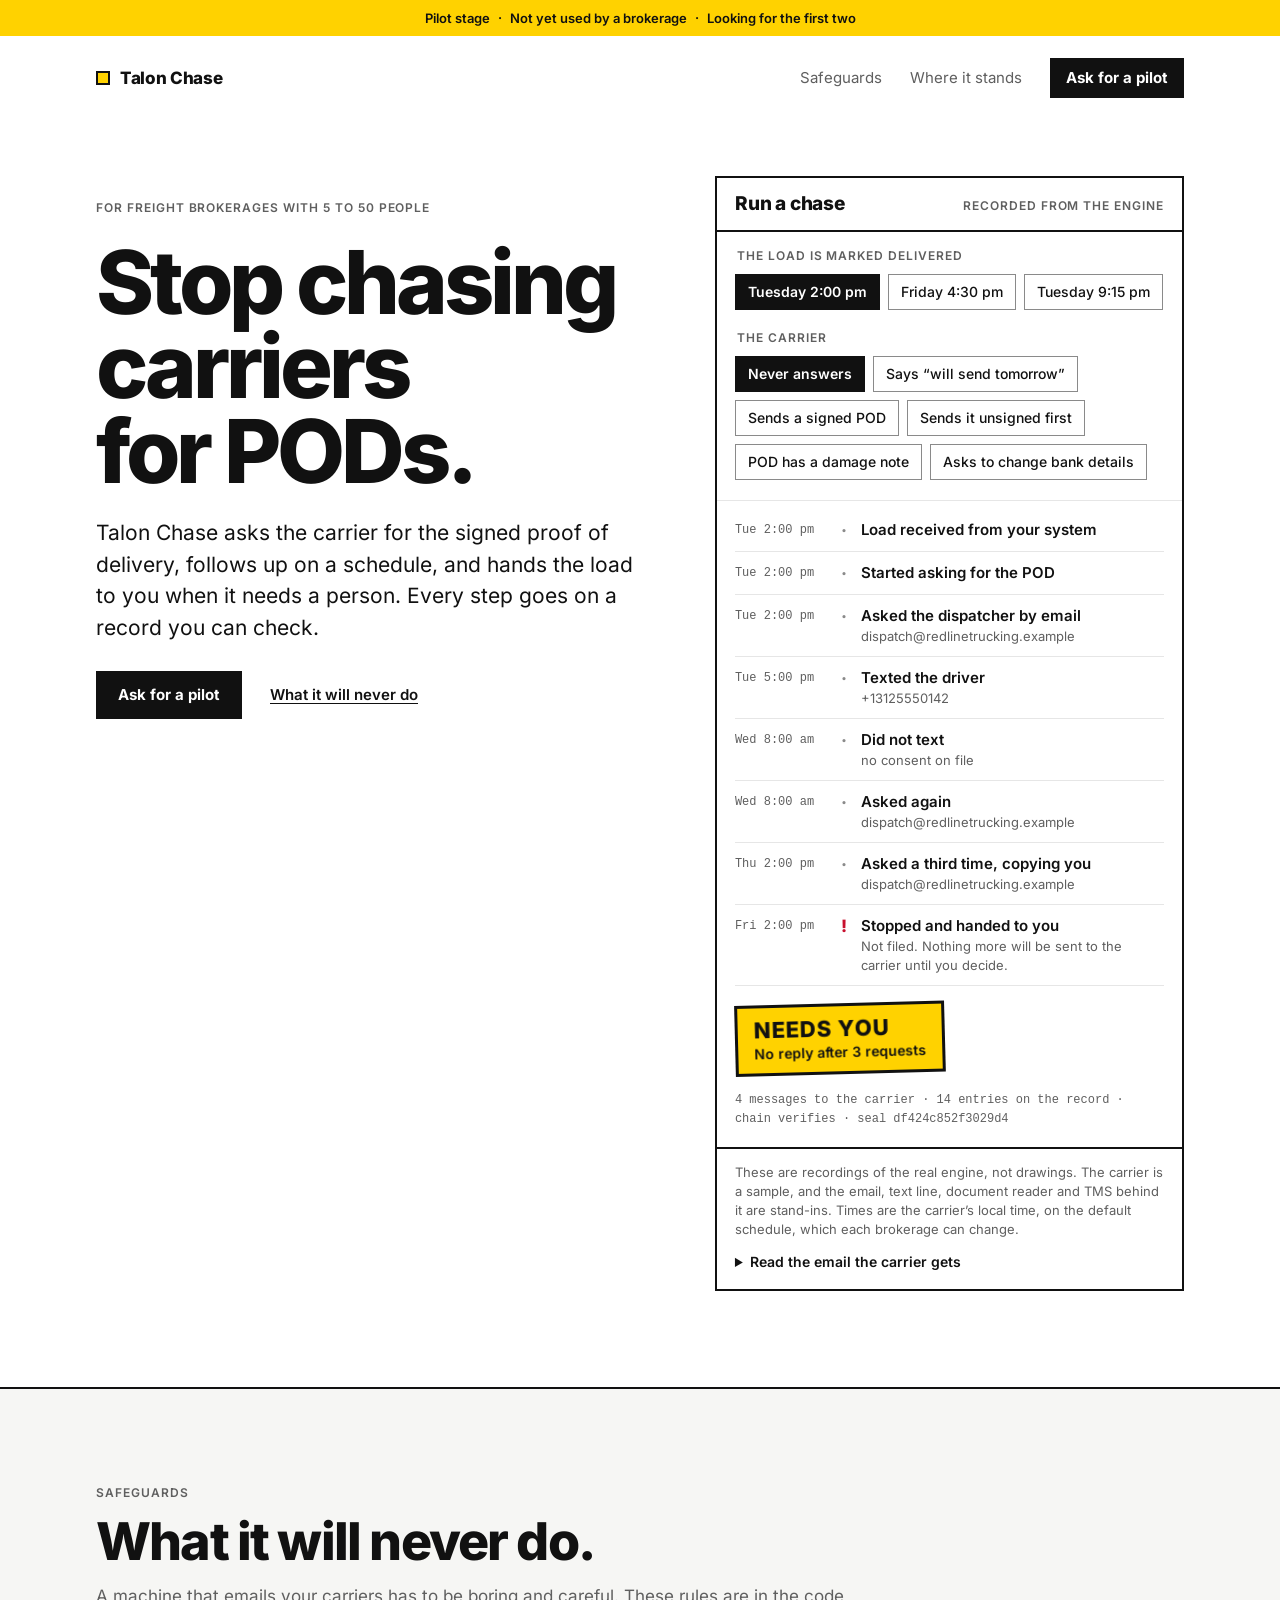
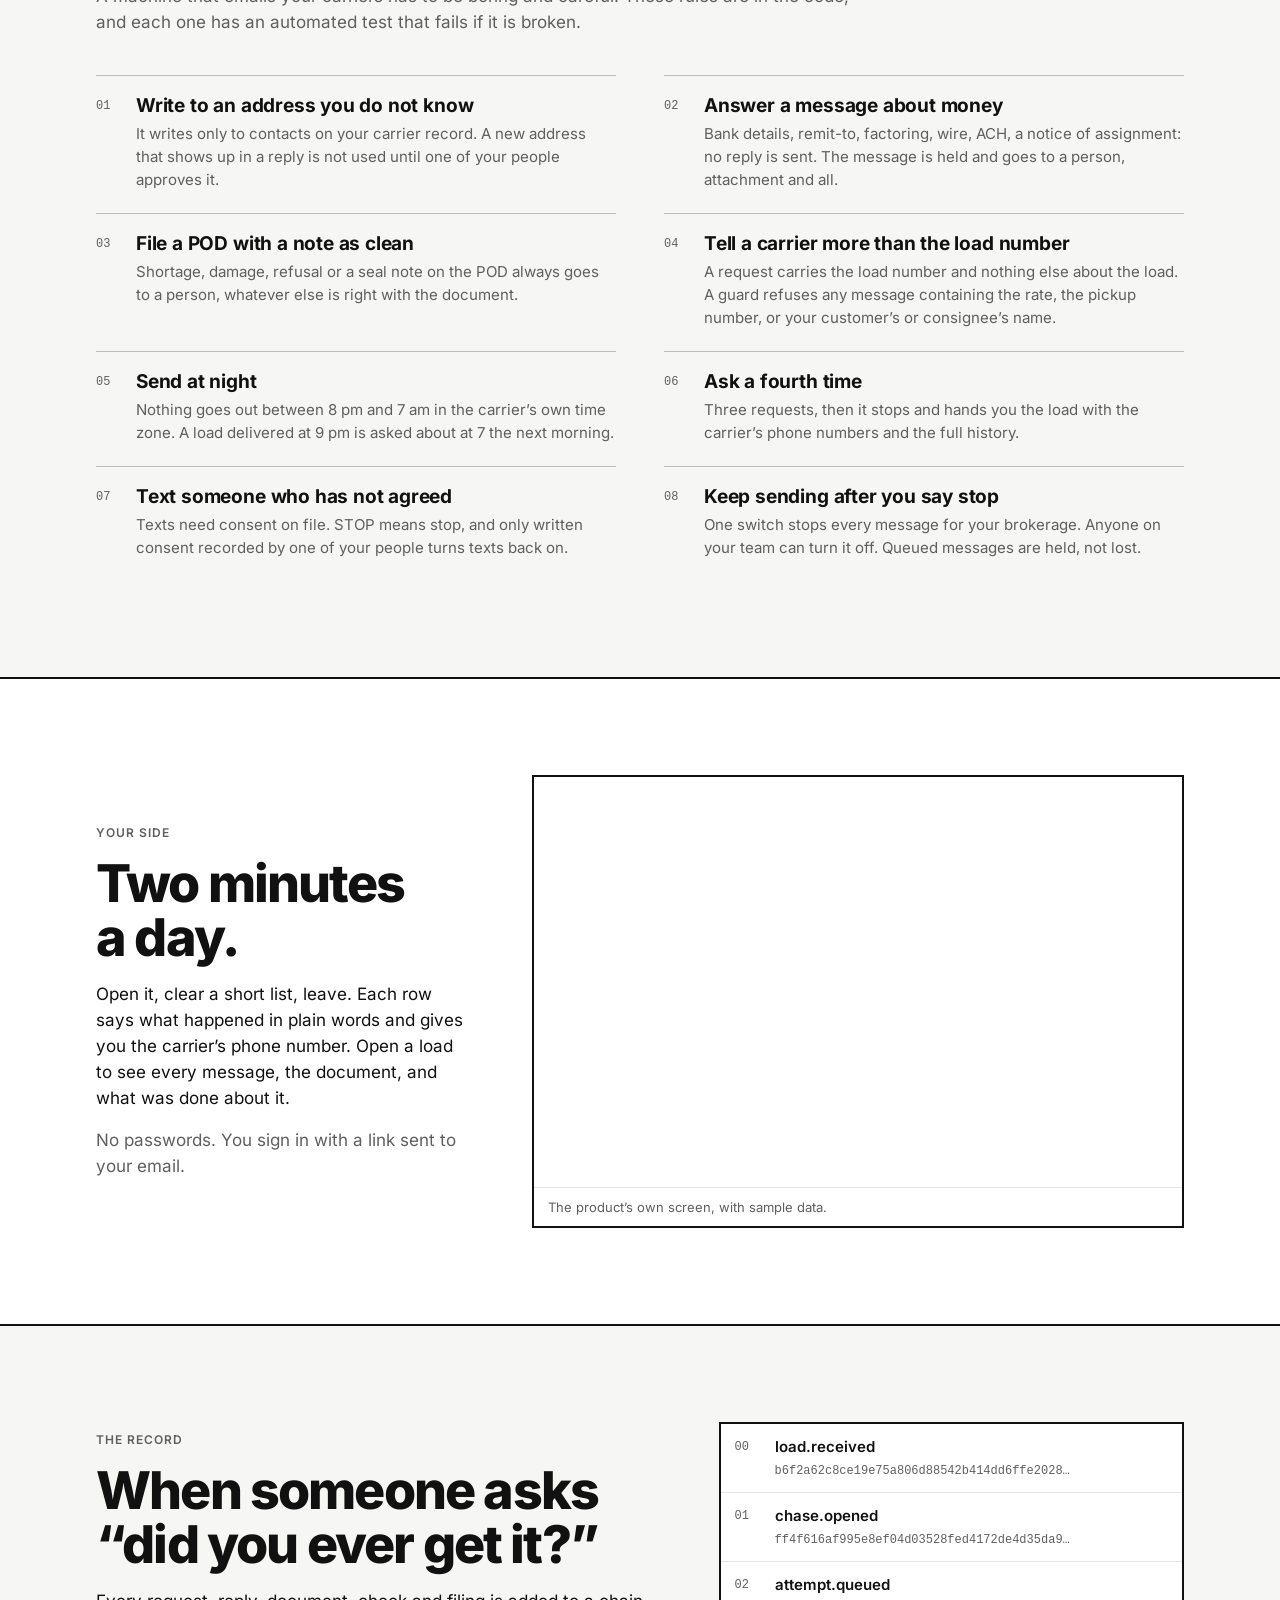
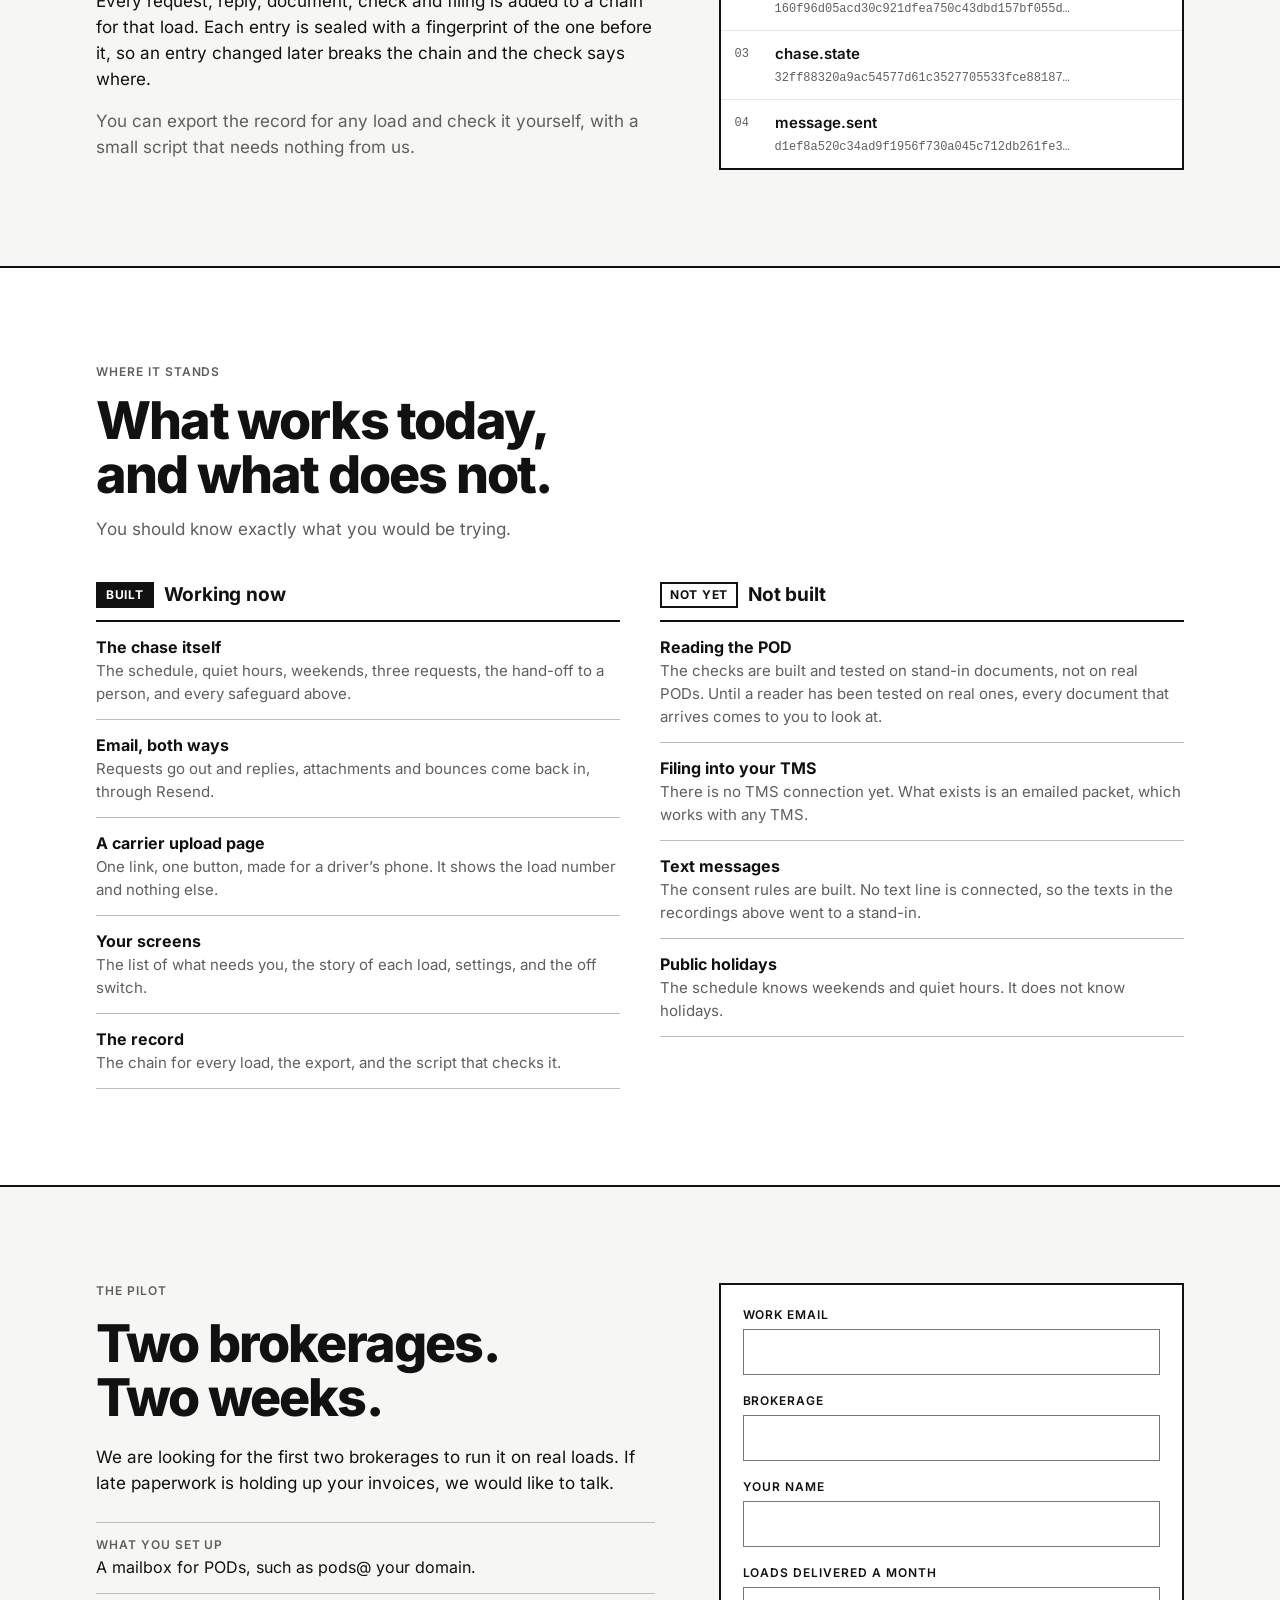
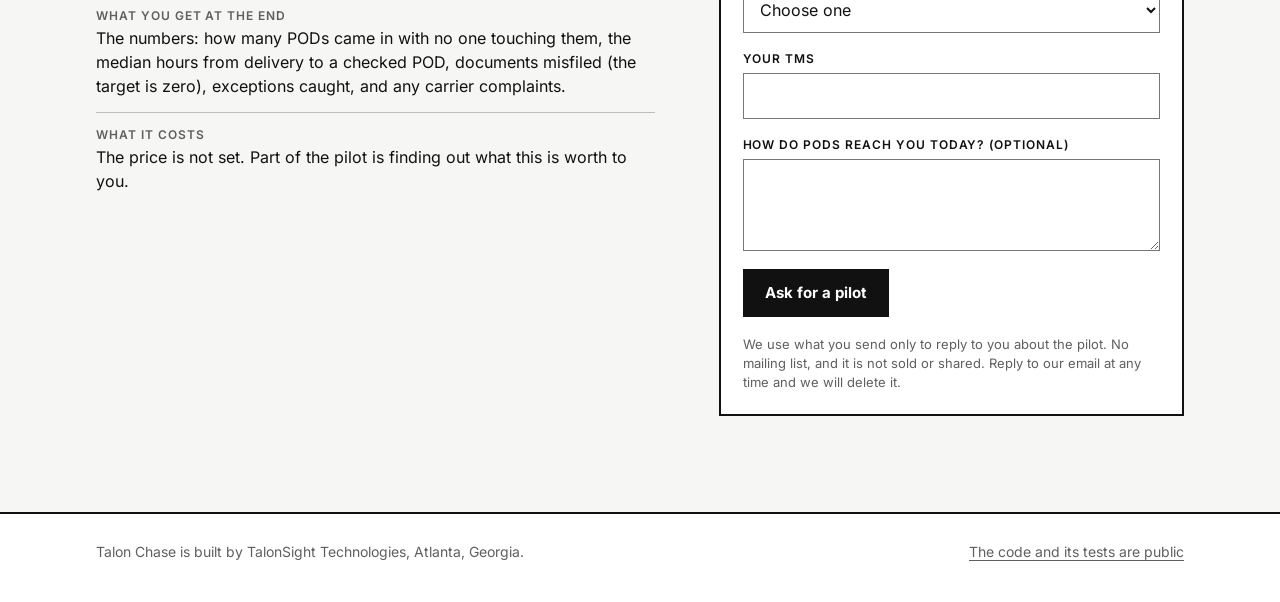
==== site/index.html @ e43f476c "Landing page: recorded chases from the engine, claims held by tests A static page in site/ asking fr" ====
<!doctype html>
<html lang="en">
<head>
<meta charset="utf-8">
<meta name="viewport" content="width=device-width, initial-scale=1">
<title>Talon Chase: stop chasing carriers for PODs</title>
<meta name="description" content="Talon Chase asks carriers for the signed proof of delivery, follows up on a schedule, and hands the load to a person when it needs one. Pilot stage: looking for the first two freight brokerages.">
<meta http-equiv="Content-Security-Policy" content="default-src 'none'; style-src 'self'; script-src 'self'; img-src 'self'; font-src 'self'; connect-src https://example.invalid; form-action https://example.invalid; base-uri 'none'">
<meta name="referrer" content="strict-origin-when-cross-origin">
<meta name="theme-color" content="#ffd200">
<meta property="og:title" content="Talon Chase: stop chasing carriers for PODs">
<meta property="og:description" content="Asks the carrier for the POD, follows up on a schedule, hands the load to you when it needs a person. Pilot stage.">
<meta property="og:type" content="website">
<link rel="icon" href="favicon.svg" type="image/svg+xml">
<link rel="preload" href="fonts/inter-latin-var.woff2" as="font" type="font/woff2" crossorigin>
<link rel="stylesheet" href="site.css">
<script src="site.js" defer></script>
</head>
<body>
<a class="skip" href="#main">Skip to the page</a>

<p class="status" data-claim="status"><span>Pilot stage</span><span>Not yet used by a brokerage</span><span>Looking for the first two</span></p>

<header class="wrap top">
  <a class="brand" href="#top" aria-label="Talon Chase, top of page"><span class="brand-mark" aria-hidden="true"></span><span class="brand-name">Talon Chase</span></a>
  <nav aria-label="On this page">
    <a class="nav-quiet" href="#rules">Safeguards</a>
    <a class="nav-quiet" href="#stands">Where it stands</a>
    <a class="btn" href="#pilot">Ask for a pilot</a>
  </nav>
</header>

<main id="main">

<section class="wrap hero" id="top">
  <div class="hero-say">
    <p class="label">For freight brokerages with 5 to 50 people</p>
    <h1>Stop chasing carriers for PODs.</h1>
    <p class="lede" data-claim="what-it-does">Talon Chase asks the carrier for the signed proof of delivery, follows up on a schedule, and hands the load to you when it needs a person. Every step goes on a record you can check.</p>
    <div class="hero-go">
      <a class="btn" href="#pilot">Ask for a pilot</a>
      <a class="more" href="#rules">What it will never do</a>
    </div>
  </div>

  <div class="sim" id="chase">
    <div class="sim-head">
      <h2>Run a chase</h2>
      <p class="label">Recorded from the engine</p>
    </div>
<!-- runs:start -->
    <fieldset class="pick"><legend class="label">The load is marked delivered</legend>
      <div class="pick-list">
        <input type="radio" name="d" id="d-tue-afternoon" checked><label for="d-tue-afternoon">Tuesday 2:00 pm</label>
        <input type="radio" name="d" id="d-fri-afternoon"><label for="d-fri-afternoon">Friday 4:30 pm</label>
        <input type="radio" name="d" id="d-tue-night"><label for="d-tue-night">Tuesday 9:15 pm</label>
      </div>
    </fieldset>
    <fieldset class="pick"><legend class="label">The carrier</legend>
      <div class="pick-list">
        <input type="radio" name="c" id="c-silent" checked><label for="c-silent">Never answers</label>
        <input type="radio" name="c" id="c-promise"><label for="c-promise">Says “will send tomorrow”</label>
        <input type="radio" name="c" id="c-clean"><label for="c-clean">Sends a signed POD</label>
        <input type="radio" name="c" id="c-unsigned"><label for="c-unsigned">Sends it unsigned first</label>
        <input type="radio" name="c" id="c-damage"><label for="c-damage">POD has a damage note</label>
        <input type="radio" name="c" id="c-bank"><label for="c-bank">Asks to change bank details</label>
      </div>
    </fieldset>
    <div class="runs">
      <article class="run d-tue-afternoon c-silent is-default" aria-label="Delivered Tuesday 2:00 pm. Carrier: Never answers">
        <ol class="tl">
          <li class=""><time>Tue 2:00 pm</time><span class="g" aria-hidden="true">·</span><div><span class="t">Load received from your system</span></div></li>
          <li class=""><time>Tue 2:00 pm</time><span class="g" aria-hidden="true">·</span><div><span class="t">Started asking for the POD</span></div></li>
          <li class=""><time>Tue 2:00 pm</time><span class="g" aria-hidden="true">·</span><div><span class="t">Asked the dispatcher by email</span><span class="d">dispatch@redlinetrucking.example</span></div></li>
          <li class=""><time>Tue 5:00 pm</time><span class="g" aria-hidden="true">·</span><div><span class="t">Texted the driver</span><span class="d">+13125550142</span></div></li>
          <li class=""><time>Wed 8:00 am</time><span class="g" aria-hidden="true">·</span><div><span class="t">Did not text</span><span class="d">no consent on file</span></div></li>
          <li class=""><time>Wed 8:00 am</time><span class="g" aria-hidden="true">·</span><div><span class="t">Asked again</span><span class="d">dispatch@redlinetrucking.example</span></div></li>
          <li class=""><time>Thu 2:00 pm</time><span class="g" aria-hidden="true">·</span><div><span class="t">Asked a third time, copying you</span><span class="d">dispatch@redlinetrucking.example</span></div></li>
          <li class="bad"><time>Fri 2:00 pm</time><span class="g" aria-hidden="true">!</span><div><span class="t">Stopped and handed to you</span><span class="d">Not filed. Nothing more will be sent to the carrier until you decide.</span></div></li>
        </ol>
        <p class="stamp person"><strong>Needs you</strong><span>No reply after 3 requests</span></p>
        <p class="facts">4 messages to the carrier · 14 entries on the record · chain verifies · seal df424c852f3029d4</p>
      </article>
      <article class="run d-tue-afternoon c-promise" aria-label="Delivered Tuesday 2:00 pm. Carrier: Says “will send tomorrow”">
        <ol class="tl">
          <li class=""><time>Tue 2:00 pm</time><span class="g" aria-hidden="true">·</span><div><span class="t">Load received from your system</span></div></li>
          <li class=""><time>Tue 2:00 pm</time><span class="g" aria-hidden="true">·</span><div><span class="t">Started asking for the POD</span></div></li>
          <li class=""><time>Tue 2:00 pm</time><span class="g" aria-hidden="true">·</span><div><span class="t">Asked the dispatcher by email</span><span class="d">dispatch@redlinetrucking.example</span></div></li>
          <li class=""><time>Tue 2:40 pm</time><span class="g" aria-hidden="true">·</span><div><span class="t">Carrier replied</span><span class="d">dispatch@redlinetrucking.example</span></div></li>
          <li class=""><time>Wed 2:40 pm</time><span class="g" aria-hidden="true">·</span><div><span class="t">Did not text</span><span class="d">no consent on file</span></div></li>
          <li class=""><time>Wed 2:40 pm</time><span class="g" aria-hidden="true">·</span><div><span class="t">Asked again</span><span class="d">dispatch@redlinetrucking.example</span></div></li>
          <li class=""><time>Wed 5:00 pm</time><span class="g" aria-hidden="true">·</span><div><span class="t">Carrier replied with a file</span><span class="d">dispatch@redlinetrucking.example · pod.pdf</span></div></li>
          <li class="good"><time>Wed 5:00 pm</time><span class="g" aria-hidden="true">✓</span><div><span class="t">Checked the document: good</span><span class="d">Right load, signed, dated</span></div></li>
          <li class="good"><time>Wed 5:00 pm</time><span class="g" aria-hidden="true">✓</span><div><span class="t">Filed in your system</span><span class="d">Receipt fake-tms:TC-300001:8cbf9264d430</span></div></li>
          <li class="good"><time>Wed 5:00 pm</time><span class="g" aria-hidden="true">✓</span><div><span class="t">Ready to invoice</span></div></li>
        </ol>
        <p class="stamp filed"><strong>Filed</strong><span>Ready to invoice</span></p>
        <p class="facts">2 messages to the carrier · 24 entries on the record · chain verifies · seal b63781ef8f98dca1</p>
      </article>
      <article class="run d-tue-afternoon c-clean" aria-label="Delivered Tuesday 2:00 pm. Carrier: Sends a signed POD">
        <ol class="tl">
          <li class=""><time>Tue 2:00 pm</time><span class="g" aria-hidden="true">·</span><div><span class="t">Load received from your system</span></div></li>
          <li class=""><time>Tue 2:00 pm</time><span class="g" aria-hidden="true">·</span><div><span class="t">Started asking for the POD</span></div></li>
          <li class=""><time>Tue 2:00 pm</time><span class="g" aria-hidden="true">·</span><div><span class="t">Asked the dispatcher by email</span><span class="d">dispatch@redlinetrucking.example</span></div></li>
          <li class=""><time>Tue 2:40 pm</time><span class="g" aria-hidden="true">·</span><div><span class="t">Carrier replied with a file</span><span class="d">dispatch@redlinetrucking.example · pod.pdf</span></div></li>
          <li class="good"><time>Tue 2:40 pm</time><span class="g" aria-hidden="true">✓</span><div><span class="t">Checked the document: good</span><span class="d">Right load, signed, dated</span></div></li>
          <li class="good"><time>Tue 2:40 pm</time><span class="g" aria-hidden="true">✓</span><div><span class="t">Filed in your system</span><span class="d">Receipt fake-tms:TC-300001:8cbf9264d430</span></div></li>
          <li class="good"><time>Tue 2:40 pm</time><span class="g" aria-hidden="true">✓</span><div><span class="t">Ready to invoice</span></div></li>
        </ol>
        <p class="stamp filed"><strong>Filed</strong><span>Ready to invoice</span></p>
        <p class="facts">1 message to the carrier · 18 entries on the record · chain verifies · seal 23f690ab29ba8634</p>
      </article>
      <article class="run d-tue-afternoon c-unsigned" aria-label="Delivered Tuesday 2:00 pm. Carrier: Sends it unsigned first">
        <ol class="tl">
          <li class=""><time>Tue 2:00 pm</time><span class="g" aria-hidden="true">·</span><div><span class="t">Load received from your system</span></div></li>
          <li class=""><time>Tue 2:00 pm</time><span class="g" aria-hidden="true">·</span><div><span class="t">Started asking for the POD</span></div></li>
          <li class=""><time>Tue 2:00 pm</time><span class="g" aria-hidden="true">·</span><div><span class="t">Asked the dispatcher by email</span><span class="d">dispatch@redlinetrucking.example</span></div></li>
          <li class=""><time>Tue 2:40 pm</time><span class="g" aria-hidden="true">·</span><div><span class="t">Carrier replied with a file</span><span class="d">dispatch@redlinetrucking.example · pod.pdf</span></div></li>
          <li class="bad"><time>Tue 2:40 pm</time><span class="g" aria-hidden="true">!</span><div><span class="t">Checked the document: not signed, asked again</span></div></li>
          <li class=""><time>Tue 3:40 pm</time><span class="g" aria-hidden="true">·</span><div><span class="t">Carrier replied with a file</span><span class="d">dispatch@redlinetrucking.example · pod.pdf</span></div></li>
          <li class="good"><time>Tue 3:40 pm</time><span class="g" aria-hidden="true">✓</span><div><span class="t">Checked the document: good</span><span class="d">Right load, signed, dated</span></div></li>
          <li class="good"><time>Tue 3:40 pm</time><span class="g" aria-hidden="true">✓</span><div><span class="t">Filed in your system</span><span class="d">Receipt fake-tms:TC-300001:8cbf9264d430</span></div></li>
          <li class="good"><time>Tue 3:40 pm</time><span class="g" aria-hidden="true">✓</span><div><span class="t">Ready to invoice</span></div></li>
        </ol>
        <p class="stamp filed"><strong>Filed</strong><span>Ready to invoice</span></p>
        <p class="facts">2 messages to the carrier · 28 entries on the record · chain verifies · seal 909c1b2273da1be0</p>
      </article>
      <article class="run d-tue-afternoon c-damage" aria-label="Delivered Tuesday 2:00 pm. Carrier: POD has a damage note">
        <ol class="tl">
          <li class=""><time>Tue 2:00 pm</time><span class="g" aria-hidden="true">·</span><div><span class="t">Load received from your system</span></div></li>
          <li class=""><time>Tue 2:00 pm</time><span class="g" aria-hidden="true">·</span><div><span class="t">Started asking for the POD</span></div></li>
          <li class=""><time>Tue 2:00 pm</time><span class="g" aria-hidden="true">·</span><div><span class="t">Asked the dispatcher by email</span><span class="d">dispatch@redlinetrucking.example</span></div></li>
          <li class=""><time>Tue 2:40 pm</time><span class="g" aria-hidden="true">·</span><div><span class="t">Carrier replied with a file</span><span class="d">dispatch@redlinetrucking.example · pod.pdf</span></div></li>
          <li class="bad"><time>Tue 2:40 pm</time><span class="g" aria-hidden="true">!</span><div><span class="t">Checked the document: note found</span><span class="d">Receiver wrote “2 cartons damaged”</span></div></li>
          <li class="bad"><time>Tue 2:40 pm</time><span class="g" aria-hidden="true">!</span><div><span class="t">Stopped and handed to you</span><span class="d">Not filed. Nothing more will be sent to the carrier until you decide.</span></div></li>
        </ol>
        <p class="stamp person"><strong>Needs you</strong><span>POD has a note: shortage, damage, refusal or date</span></p>
        <p class="facts">1 message to the carrier · 13 entries on the record · chain verifies · seal 5202eb8b2e43a802</p>
      </article>
      <article class="run d-tue-afternoon c-bank" aria-label="Delivered Tuesday 2:00 pm. Carrier: Asks to change bank details">
        <ol class="tl">
          <li class=""><time>Tue 2:00 pm</time><span class="g" aria-hidden="true">·</span><div><span class="t">Load received from your system</span></div></li>
          <li class=""><time>Tue 2:00 pm</time><span class="g" aria-hidden="true">·</span><div><span class="t">Started asking for the POD</span></div></li>
          <li class=""><time>Tue 2:00 pm</time><span class="g" aria-hidden="true">·</span><div><span class="t">Asked the dispatcher by email</span><span class="d">dispatch@redlinetrucking.example</span></div></li>
          <li class=""><time>Tue 2:40 pm</time><span class="g" aria-hidden="true">·</span><div><span class="t">Carrier replied</span><span class="d">dispatch@redlinetrucking.example</span></div></li>
          <li class="bad"><time>Tue 2:40 pm</time><span class="g" aria-hidden="true">!</span><div><span class="t">Held the message and handed it to you</span><span class="d">Held: mentions payment details, or unknown sender</span></div></li>
        </ol>
        <p class="stamp person"><strong>Needs you</strong><span>Held: mentions payment details, or unknown sender</span></p>
        <p class="facts">1 message to the carrier · 9 entries on the record · chain verifies · seal 52b3e7f7d0485acf</p>
      </article>
      <article class="run d-fri-afternoon c-silent" aria-label="Delivered Friday 4:30 pm. Carrier: Never answers">
        <ol class="tl">
          <li class=""><time>Fri 4:30 pm</time><span class="g" aria-hidden="true">·</span><div><span class="t">Load received from your system</span></div></li>
          <li class=""><time>Fri 4:30 pm</time><span class="g" aria-hidden="true">·</span><div><span class="t">Started asking for the POD</span></div></li>
          <li class=""><time>Fri 4:30 pm</time><span class="g" aria-hidden="true">·</span><div><span class="t">Asked the dispatcher by email</span><span class="d">dispatch@redlinetrucking.example</span></div></li>
          <li class=""><time>Fri 7:30 pm</time><span class="g" aria-hidden="true">·</span><div><span class="t">Texted the driver</span><span class="d">+13125550142</span></div></li>
          <li class=""><time>Mon 8:00 am</time><span class="g" aria-hidden="true">·</span><div><span class="t">Did not text</span><span class="d">no consent on file</span></div></li>
          <li class=""><time>Mon 8:00 am</time><span class="g" aria-hidden="true">·</span><div><span class="t">Asked again</span><span class="d">dispatch@redlinetrucking.example</span></div></li>
          <li class=""><time>Mon 12:00 pm</time><span class="g" aria-hidden="true">·</span><div><span class="t">Asked a third time, copying you</span><span class="d">dispatch@redlinetrucking.example</span></div></li>
          <li class="bad"><time>Tue 12:00 pm</time><span class="g" aria-hidden="true">!</span><div><span class="t">Stopped and handed to you</span><span class="d">Not filed. Nothing more will be sent to the carrier until you decide.</span></div></li>
        </ol>
        <p class="stamp person"><strong>Needs you</strong><span>No reply after 3 requests</span></p>
        <p class="facts">4 messages to the carrier · 14 entries on the record · chain verifies · seal a73acb7872b16524</p>
      </article>
      <article class="run d-fri-afternoon c-promise" aria-label="Delivered Friday 4:30 pm. Carrier: Says “will send tomorrow”">
        <ol class="tl">
          <li class=""><time>Fri 4:30 pm</time><span class="g" aria-hidden="true">·</span><div><span class="t">Load received from your system</span></div></li>
          <li class=""><time>Fri 4:30 pm</time><span class="g" aria-hidden="true">·</span><div><span class="t">Started asking for the POD</span></div></li>
          <li class=""><time>Fri 4:30 pm</time><span class="g" aria-hidden="true">·</span><div><span class="t">Asked the dispatcher by email</span><span class="d">dispatch@redlinetrucking.example</span></div></li>
          <li class=""><time>Fri 5:10 pm</time><span class="g" aria-hidden="true">·</span><div><span class="t">Carrier replied</span><span class="d">dispatch@redlinetrucking.example</span></div></li>
          <li class=""><time>Sat 7:30 pm</time><span class="g" aria-hidden="true">·</span><div><span class="t">Carrier replied with a file</span><span class="d">dispatch@redlinetrucking.example · pod.pdf</span></div></li>
          <li class="good"><time>Sat 7:30 pm</time><span class="g" aria-hidden="true">✓</span><div><span class="t">Checked the document: good</span><span class="d">Right load, signed, dated</span></div></li>
          <li class="good"><time>Sat 7:30 pm</time><span class="g" aria-hidden="true">✓</span><div><span class="t">Filed in your system</span><span class="d">Receipt fake-tms:TC-300001:08dadb9fa87d</span></div></li>
          <li class="good"><time>Sat 7:30 pm</time><span class="g" aria-hidden="true">✓</span><div><span class="t">Ready to invoice</span></div></li>
        </ol>
        <p class="stamp filed"><strong>Filed</strong><span>Ready to invoice</span></p>
        <p class="facts">1 message to the carrier · 21 entries on the record · chain verifies · seal a37ba5e1ad4f259f</p>
      </article>
      <article class="run d-fri-afternoon c-clean" aria-label="Delivered Friday 4:30 pm. Carrier: Sends a signed POD">
        <ol class="tl">
          <li class=""><time>Fri 4:30 pm</time><span class="g" aria-hidden="true">·</span><div><span class="t">Load received from your system</span></div></li>
          <li class=""><time>Fri 4:30 pm</time><span class="g" aria-hidden="true">·</span><div><span class="t">Started asking for the POD</span></div></li>
          <li class=""><time>Fri 4:30 pm</time><span class="g" aria-hidden="true">·</span><div><span class="t">Asked the dispatcher by email</span><span class="d">dispatch@redlinetrucking.example</span></div></li>
          <li class=""><time>Fri 5:10 pm</time><span class="g" aria-hidden="true">·</span><div><span class="t">Carrier replied with a file</span><span class="d">dispatch@redlinetrucking.example · pod.pdf</span></div></li>
          <li class="good"><time>Fri 5:10 pm</time><span class="g" aria-hidden="true">✓</span><div><span class="t">Checked the document: good</span><span class="d">Right load, signed, dated</span></div></li>
          <li class="good"><time>Fri 5:10 pm</time><span class="g" aria-hidden="true">✓</span><div><span class="t">Filed in your system</span><span class="d">Receipt fake-tms:TC-300001:08dadb9fa87d</span></div></li>
          <li class="good"><time>Fri 5:10 pm</time><span class="g" aria-hidden="true">✓</span><div><span class="t">Ready to invoice</span></div></li>
        </ol>
        <p class="stamp filed"><strong>Filed</strong><span>Ready to invoice</span></p>
        <p class="facts">1 message to the carrier · 18 entries on the record · chain verifies · seal 425d302a628d12cd</p>
      </article>
      <article class="run d-fri-afternoon c-unsigned" aria-label="Delivered Friday 4:30 pm. Carrier: Sends it unsigned first">
        <ol class="tl">
          <li class=""><time>Fri 4:30 pm</time><span class="g" aria-hidden="true">·</span><div><span class="t">Load received from your system</span></div></li>
          <li class=""><time>Fri 4:30 pm</time><span class="g" aria-hidden="true">·</span><div><span class="t">Started asking for the POD</span></div></li>
          <li class=""><time>Fri 4:30 pm</time><span class="g" aria-hidden="true">·</span><div><span class="t">Asked the dispatcher by email</span><span class="d">dispatch@redlinetrucking.example</span></div></li>
          <li class=""><time>Fri 5:10 pm</time><span class="g" aria-hidden="true">·</span><div><span class="t">Carrier replied with a file</span><span class="d">dispatch@redlinetrucking.example · pod.pdf</span></div></li>
          <li class="bad"><time>Fri 5:10 pm</time><span class="g" aria-hidden="true">!</span><div><span class="t">Checked the document: not signed, asked again</span></div></li>
          <li class=""><time>Fri 6:10 pm</time><span class="g" aria-hidden="true">·</span><div><span class="t">Carrier replied with a file</span><span class="d">dispatch@redlinetrucking.example · pod.pdf</span></div></li>
          <li class="good"><time>Fri 6:10 pm</time><span class="g" aria-hidden="true">✓</span><div><span class="t">Checked the document: good</span><span class="d">Right load, signed, dated</span></div></li>
          <li class="good"><time>Fri 6:10 pm</time><span class="g" aria-hidden="true">✓</span><div><span class="t">Filed in your system</span><span class="d">Receipt fake-tms:TC-300001:08dadb9fa87d</span></div></li>
          <li class="good"><time>Fri 6:10 pm</time><span class="g" aria-hidden="true">✓</span><div><span class="t">Ready to invoice</span></div></li>
        </ol>
        <p class="stamp filed"><strong>Filed</strong><span>Ready to invoice</span></p>
        <p class="facts">2 messages to the carrier · 28 entries on the record · chain verifies · seal 162418f0c2f6e113</p>
      </article>
      <article class="run d-fri-afternoon c-damage" aria-label="Delivered Friday 4:30 pm. Carrier: POD has a damage note">
        <ol class="tl">
          <li class=""><time>Fri 4:30 pm</time><span class="g" aria-hidden="true">·</span><div><span class="t">Load received from your system</span></div></li>
          <li class=""><time>Fri 4:30 pm</time><span class="g" aria-hidden="true">·</span><div><span class="t">Started asking for the POD</span></div></li>
          <li class=""><time>Fri 4:30 pm</time><span class="g" aria-hidden="true">·</span><div><span class="t">Asked the dispatcher by email</span><span class="d">dispatch@redlinetrucking.example</span></div></li>
          <li class=""><time>Fri 5:10 pm</time><span class="g" aria-hidden="true">·</span><div><span class="t">Carrier replied with a file</span><span class="d">dispatch@redlinetrucking.example · pod.pdf</span></div></li>
          <li class="bad"><time>Fri 5:10 pm</time><span class="g" aria-hidden="true">!</span><div><span class="t">Checked the document: note found</span><span class="d">Receiver wrote “2 cartons damaged”</span></div></li>
          <li class="bad"><time>Fri 5:10 pm</time><span class="g" aria-hidden="true">!</span><div><span class="t">Stopped and handed to you</span><span class="d">Not filed. Nothing more will be sent to the carrier until you decide.</span></div></li>
        </ol>
        <p class="stamp person"><strong>Needs you</strong><span>POD has a note: shortage, damage, refusal or date</span></p>
        <p class="facts">1 message to the carrier · 13 entries on the record · chain verifies · seal d034583f0e6b7ecf</p>
      </article>
      <article class="run d-fri-afternoon c-bank" aria-label="Delivered Friday 4:30 pm. Carrier: Asks to change bank details">
        <ol class="tl">
          <li class=""><time>Fri 4:30 pm</time><span class="g" aria-hidden="true">·</span><div><span class="t">Load received from your system</span></div></li>
          <li class=""><time>Fri 4:30 pm</time><span class="g" aria-hidden="true">·</span><div><span class="t">Started asking for the POD</span></div></li>
          <li class=""><time>Fri 4:30 pm</time><span class="g" aria-hidden="true">·</span><div><span class="t">Asked the dispatcher by email</span><span class="d">dispatch@redlinetrucking.example</span></div></li>
          <li class=""><time>Fri 5:10 pm</time><span class="g" aria-hidden="true">·</span><div><span class="t">Carrier replied</span><span class="d">dispatch@redlinetrucking.example</span></div></li>
          <li class="bad"><time>Fri 5:10 pm</time><span class="g" aria-hidden="true">!</span><div><span class="t">Held the message and handed it to you</span><span class="d">Held: mentions payment details, or unknown sender</span></div></li>
        </ol>
        <p class="stamp person"><strong>Needs you</strong><span>Held: mentions payment details, or unknown sender</span></p>
        <p class="facts">1 message to the carrier · 9 entries on the record · chain verifies · seal 0d8cd45c7d64b1fd</p>
      </article>
      <article class="run d-tue-night c-silent" aria-label="Delivered Tuesday 9:15 pm. Carrier: Never answers">
        <ol class="tl">
          <li class=""><time>Tue 9:15 pm</time><span class="g" aria-hidden="true">·</span><div><span class="t">Load received from your system</span></div></li>
          <li class=""><time>Tue 9:15 pm</time><span class="g" aria-hidden="true">·</span><div><span class="t">Started asking for the POD</span></div></li>
          <li class=""><time>Wed 7:00 am</time><span class="g" aria-hidden="true">·</span><div><span class="t">Asked the dispatcher by email</span><span class="d">dispatch@redlinetrucking.example</span></div></li>
          <li class=""><time>Wed 10:00 am</time><span class="g" aria-hidden="true">·</span><div><span class="t">Texted the driver</span><span class="d">+13125550142</span></div></li>
          <li class=""><time>Thu 8:00 am</time><span class="g" aria-hidden="true">·</span><div><span class="t">Did not text</span><span class="d">no consent on file</span></div></li>
          <li class=""><time>Thu 8:00 am</time><span class="g" aria-hidden="true">·</span><div><span class="t">Asked again</span><span class="d">dispatch@redlinetrucking.example</span></div></li>
          <li class=""><time>Fri 7:00 am</time><span class="g" aria-hidden="true">·</span><div><span class="t">Asked a third time, copying you</span><span class="d">dispatch@redlinetrucking.example</span></div></li>
          <li class="bad"><time>Sat 7:00 am</time><span class="g" aria-hidden="true">!</span><div><span class="t">Stopped and handed to you</span><span class="d">Not filed. Nothing more will be sent to the carrier until you decide.</span></div></li>
        </ol>
        <p class="stamp person"><strong>Needs you</strong><span>No reply after 3 requests</span></p>
        <p class="facts">4 messages to the carrier · 14 entries on the record · chain verifies · seal a58748f3cbaaa406</p>
      </article>
      <article class="run d-tue-night c-promise" aria-label="Delivered Tuesday 9:15 pm. Carrier: Says “will send tomorrow”">
        <ol class="tl">
          <li class=""><time>Tue 9:15 pm</time><span class="g" aria-hidden="true">·</span><div><span class="t">Load received from your system</span></div></li>
          <li class=""><time>Tue 9:15 pm</time><span class="g" aria-hidden="true">·</span><div><span class="t">Started asking for the POD</span></div></li>
          <li class=""><time>Wed 7:00 am</time><span class="g" aria-hidden="true">·</span><div><span class="t">Asked the dispatcher by email</span><span class="d">dispatch@redlinetrucking.example</span></div></li>
          <li class=""><time>Wed 7:40 am</time><span class="g" aria-hidden="true">·</span><div><span class="t">Carrier replied</span><span class="d">dispatch@redlinetrucking.example</span></div></li>
          <li class=""><time>Thu 8:10 am</time><span class="g" aria-hidden="true">·</span><div><span class="t">Did not text</span><span class="d">no consent on file</span></div></li>
          <li class=""><time>Thu 8:10 am</time><span class="g" aria-hidden="true">·</span><div><span class="t">Asked again</span><span class="d">dispatch@redlinetrucking.example</span></div></li>
          <li class=""><time>Thu 10:00 am</time><span class="g" aria-hidden="true">·</span><div><span class="t">Carrier replied with a file</span><span class="d">dispatch@redlinetrucking.example · pod.pdf</span></div></li>
          <li class="good"><time>Thu 10:00 am</time><span class="g" aria-hidden="true">✓</span><div><span class="t">Checked the document: good</span><span class="d">Right load, signed, dated</span></div></li>
          <li class="good"><time>Thu 10:00 am</time><span class="g" aria-hidden="true">✓</span><div><span class="t">Filed in your system</span><span class="d">Receipt fake-tms:TC-300001:bbafc3371192</span></div></li>
          <li class="good"><time>Thu 10:00 am</time><span class="g" aria-hidden="true">✓</span><div><span class="t">Ready to invoice</span></div></li>
        </ol>
        <p class="stamp filed"><strong>Filed</strong><span>Ready to invoice</span></p>
        <p class="facts">2 messages to the carrier · 24 entries on the record · chain verifies · seal 4102f02a6116f00d</p>
      </article>
      <article class="run d-tue-night c-clean" aria-label="Delivered Tuesday 9:15 pm. Carrier: Sends a signed POD">
        <ol class="tl">
          <li class=""><time>Tue 9:15 pm</time><span class="g" aria-hidden="true">·</span><div><span class="t">Load received from your system</span></div></li>
          <li class=""><time>Tue 9:15 pm</time><span class="g" aria-hidden="true">·</span><div><span class="t">Started asking for the POD</span></div></li>
          <li class=""><time>Wed 7:00 am</time><span class="g" aria-hidden="true">·</span><div><span class="t">Asked the dispatcher by email</span><span class="d">dispatch@redlinetrucking.example</span></div></li>
          <li class=""><time>Wed 7:40 am</time><span class="g" aria-hidden="true">·</span><div><span class="t">Carrier replied with a file</span><span class="d">dispatch@redlinetrucking.example · pod.pdf</span></div></li>
          <li class="good"><time>Wed 7:40 am</time><span class="g" aria-hidden="true">✓</span><div><span class="t">Checked the document: good</span><span class="d">Right load, signed, dated</span></div></li>
          <li class="good"><time>Wed 7:40 am</time><span class="g" aria-hidden="true">✓</span><div><span class="t">Filed in your system</span><span class="d">Receipt fake-tms:TC-300001:bbafc3371192</span></div></li>
          <li class="good"><time>Wed 7:40 am</time><span class="g" aria-hidden="true">✓</span><div><span class="t">Ready to invoice</span></div></li>
        </ol>
        <p class="stamp filed"><strong>Filed</strong><span>Ready to invoice</span></p>
        <p class="facts">1 message to the carrier · 18 entries on the record · chain verifies · seal 94ed8448841590a3</p>
      </article>
      <article class="run d-tue-night c-unsigned" aria-label="Delivered Tuesday 9:15 pm. Carrier: Sends it unsigned first">
        <ol class="tl">
          <li class=""><time>Tue 9:15 pm</time><span class="g" aria-hidden="true">·</span><div><span class="t">Load received from your system</span></div></li>
          <li class=""><time>Tue 9:15 pm</time><span class="g" aria-hidden="true">·</span><div><span class="t">Started asking for the POD</span></div></li>
          <li class=""><time>Wed 7:00 am</time><span class="g" aria-hidden="true">·</span><div><span class="t">Asked the dispatcher by email</span><span class="d">dispatch@redlinetrucking.example</span></div></li>
          <li class=""><time>Wed 7:40 am</time><span class="g" aria-hidden="true">·</span><div><span class="t">Carrier replied with a file</span><span class="d">dispatch@redlinetrucking.example · pod.pdf</span></div></li>
          <li class="bad"><time>Wed 7:40 am</time><span class="g" aria-hidden="true">!</span><div><span class="t">Checked the document: not signed, asked again</span></div></li>
          <li class=""><time>Wed 8:40 am</time><span class="g" aria-hidden="true">·</span><div><span class="t">Carrier replied with a file</span><span class="d">dispatch@redlinetrucking.example · pod.pdf</span></div></li>
          <li class="good"><time>Wed 8:40 am</time><span class="g" aria-hidden="true">✓</span><div><span class="t">Checked the document: good</span><span class="d">Right load, signed, dated</span></div></li>
          <li class="good"><time>Wed 8:40 am</time><span class="g" aria-hidden="true">✓</span><div><span class="t">Filed in your system</span><span class="d">Receipt fake-tms:TC-300001:bbafc3371192</span></div></li>
          <li class="good"><time>Wed 8:40 am</time><span class="g" aria-hidden="true">✓</span><div><span class="t">Ready to invoice</span></div></li>
        </ol>
        <p class="stamp filed"><strong>Filed</strong><span>Ready to invoice</span></p>
        <p class="facts">2 messages to the carrier · 28 entries on the record · chain verifies · seal f44dfd19a3f33ced</p>
      </article>
      <article class="run d-tue-night c-damage" aria-label="Delivered Tuesday 9:15 pm. Carrier: POD has a damage note">
        <ol class="tl">
          <li class=""><time>Tue 9:15 pm</time><span class="g" aria-hidden="true">·</span><div><span class="t">Load received from your system</span></div></li>
          <li class=""><time>Tue 9:15 pm</time><span class="g" aria-hidden="true">·</span><div><span class="t">Started asking for the POD</span></div></li>
          <li class=""><time>Wed 7:00 am</time><span class="g" aria-hidden="true">·</span><div><span class="t">Asked the dispatcher by email</span><span class="d">dispatch@redlinetrucking.example</span></div></li>
          <li class=""><time>Wed 7:40 am</time><span class="g" aria-hidden="true">·</span><div><span class="t">Carrier replied with a file</span><span class="d">dispatch@redlinetrucking.example · pod.pdf</span></div></li>
          <li class="bad"><time>Wed 7:40 am</time><span class="g" aria-hidden="true">!</span><div><span class="t">Checked the document: note found</span><span class="d">Receiver wrote “2 cartons damaged”</span></div></li>
          <li class="bad"><time>Wed 7:40 am</time><span class="g" aria-hidden="true">!</span><div><span class="t">Stopped and handed to you</span><span class="d">Not filed. Nothing more will be sent to the carrier until you decide.</span></div></li>
        </ol>
        <p class="stamp person"><strong>Needs you</strong><span>POD has a note: shortage, damage, refusal or date</span></p>
        <p class="facts">1 message to the carrier · 13 entries on the record · chain verifies · seal 65a01aa22e690f8d</p>
      </article>
      <article class="run d-tue-night c-bank" aria-label="Delivered Tuesday 9:15 pm. Carrier: Asks to change bank details">
        <ol class="tl">
          <li class=""><time>Tue 9:15 pm</time><span class="g" aria-hidden="true">·</span><div><span class="t">Load received from your system</span></div></li>
          <li class=""><time>Tue 9:15 pm</time><span class="g" aria-hidden="true">·</span><div><span class="t">Started asking for the POD</span></div></li>
          <li class=""><time>Wed 7:00 am</time><span class="g" aria-hidden="true">·</span><div><span class="t">Asked the dispatcher by email</span><span class="d">dispatch@redlinetrucking.example</span></div></li>
          <li class=""><time>Wed 7:40 am</time><span class="g" aria-hidden="true">·</span><div><span class="t">Carrier replied</span><span class="d">dispatch@redlinetrucking.example</span></div></li>
          <li class="bad"><time>Wed 7:40 am</time><span class="g" aria-hidden="true">!</span><div><span class="t">Held the message and handed it to you</span><span class="d">Held: mentions payment details, or unknown sender</span></div></li>
        </ol>
        <p class="stamp person"><strong>Needs you</strong><span>Held: mentions payment details, or unknown sender</span></p>
        <p class="facts">1 message to the carrier · 9 entries on the record · chain verifies · seal 7ae6221177185a5d</p>
      </article>
    </div>
<!-- runs:end -->
    <div class="sim-foot">
      <p data-claim="recorded">These are recordings of the real engine, not drawings. The carrier is a sample, and the email, text line, document reader and TMS behind it are stand-ins. Times are the carrier&rsquo;s local time, on the default schedule, which each brokerage can change.</p>
<!-- email:start -->
      <details>
        <summary>Read the email the carrier gets</summary>
        <pre>Subject: proof of delivery for load TC-300001

Hello,

Please send the signed proof of delivery for load TC-300001.

Reply to this email with the document attached, or upload it here:
https://(your address)/u/(one-time link)

This message was sent by the automated assistant for Peachtree Logistics. To reach a person, write to ops@peachtreelogistics.example.</pre>
      </details>
<!-- email:end -->
    </div>
  </div>
</section>

<section class="band wash" id="rules">
  <div class="wrap">
    <div class="band-head rise">
      <p class="label">Safeguards</p>
      <h2>What it will never do.</h2>
      <p data-claim="rules-tested">A machine that emails your carriers has to be boring and careful. These rules are in the code, and each one has an automated test that fails if it is broken.</p>
    </div>
    <ol class="rules">
      <li data-claim="rule-contacts"><div><h3>Write to an address you do not know</h3><p>It writes only to contacts on your carrier record. A new address that shows up in a reply is not used until one of your people approves it.</p></div></li>
      <li data-claim="rule-money"><div><h3>Answer a message about money</h3><p>Bank details, remit-to, factoring, wire, ACH, a notice of assignment: no reply is sent. The message is held and goes to a person, attachment and all.</p></div></li>
      <li data-claim="rule-exceptions"><div><h3>File a POD with a note as clean</h3><p>Shortage, damage, refusal or a seal note on the POD always goes to a person, whatever else is right with the document.</p></div></li>
      <li data-claim="rule-sensitive"><div><h3>Tell a carrier more than the load number</h3><p>A request carries the load number and nothing else about the load. A guard refuses any message containing the rate, the pickup number, or your customer&rsquo;s or consignee&rsquo;s name.</p></div></li>
      <li data-claim="rule-quiet"><div><h3>Send at night</h3><p>Nothing goes out between 8 pm and 7 am in the carrier&rsquo;s own time zone. A load delivered at 9 pm is asked about at 7 the next morning.</p></div></li>
      <li data-claim="rule-three"><div><h3>Ask a fourth time</h3><p>Three requests, then it stops and hands you the load with the carrier&rsquo;s phone numbers and the full history.</p></div></li>
      <li data-claim="rule-consent"><div><h3>Text someone who has not agreed</h3><p>Texts need consent on file. STOP means stop, and only written consent recorded by one of your people turns texts back on.</p></div></li>
      <li data-claim="rule-switch"><div><h3>Keep sending after you say stop</h3><p>One switch stops every message for your brokerage. Anyone on your team can turn it off. Queued messages are held, not lost.</p></div></li>
    </ol>
  </div>
</section>

<section class="band" id="screens">
  <div class="wrap split">
    <div class="split-say rise">
      <p class="label">Your side</p>
      <h2>Two minutes a day.</h2>
      <p data-claim="screens">Open it, clear a short list, leave. Each row says what happened in plain words and gives you the carrier&rsquo;s phone number. Open a load to see every message, the document, and what was done about it.</p>
      <p class="muted" data-claim="signin">No passwords. You sign in with a link sent to your email.</p>
    </div>
    <figure class="shot rise">
      <picture>
        <source media="(max-width: 719px)" srcset="img/needs-you-phone.webp" width="800" height="1400">
        <source srcset="img/needs-you-1200.webp 1200w, img/needs-you.webp 2400w" sizes="(min-width: 1000px) 640px, 92vw" width="1200" height="760">
        <img src="img/needs-you-1200.webp" width="1200" height="760" loading="lazy" decoding="async" alt="The Needs you screen: four loads need a person. One had no reply after 3 requests, one was held because it mentions payment details, one POD has a note about 2 damaged cartons, and one reply came from a new address. Each row shows the carrier's phone number.">
      </picture>
      <figcaption>The product&rsquo;s own screen, with sample data.</figcaption>
    </figure>
  </div>
</section>

<section class="band wash" id="record">
  <div class="wrap split flip">
    <div class="split-say rise">
      <p class="label">The record</p>
      <h2>When someone asks &ldquo;did you ever get it?&rdquo;</h2>
      <p data-claim="evidence">Every request, reply, document, check and filing is added to a chain for that load. Each entry is sealed with a fingerprint of the one before it, so an entry changed later breaks the chain and the check says where.</p>
      <p class="muted" data-claim="verifier">You can export the record for any load and check it yourself, with a small script that needs nothing from us.</p>
    </div>
<!-- chain:start -->
    <ol class="chain rise" aria-label="The first entries on one load's record">
      <li><span class="n">00</span><span class="k">load.received</span><span class="h">b6f2a62c8ce19e75a806d88542b414dd6ffe2028…</span></li>
      <li><span class="n">01</span><span class="k">chase.opened</span><span class="h">ff4f616af995e8ef04d03528fed4172de4d35da9…</span></li>
      <li><span class="n">02</span><span class="k">attempt.queued</span><span class="h">160f96d05acd30c921dfea750c43dbd157bf055d…</span></li>
      <li><span class="n">03</span><span class="k">chase.state</span><span class="h">32ff88320a9ac54577d61c3527705533fce88187…</span></li>
      <li><span class="n">04</span><span class="k">message.sent</span><span class="h">d1ef8a520c34ad9f1956f730a045c712db261fe3…</span></li>
    </ol>
<!-- chain:end -->
  </div>
</section>

<section class="band" id="stands">
  <div class="wrap">
    <div class="band-head rise">
      <p class="label">Where it stands</p>
      <h2>What works today, and what does not.</h2>
      <p>You should know exactly what you would be trying.</p>
    </div>
    <div class="stand">
      <div>
        <h3><span class="tag yes">Built</span> Working now</h3>
        <ul>
          <li data-claim="built-chase"><strong>The chase itself</strong><span>The schedule, quiet hours, weekends, three requests, the hand-off to a person, and every safeguard above.</span></li>
          <li data-claim="built-email"><strong>Email, both ways</strong><span>Requests go out and replies, attachments and bounces come back in, through Resend.</span></li>
          <li data-claim="built-upload"><strong>A carrier upload page</strong><span>One link, one button, made for a driver&rsquo;s phone. It shows the load number and nothing else.</span></li>
          <li data-claim="built-screens"><strong>Your screens</strong><span>The list of what needs you, the story of each load, settings, and the off switch.</span></li>
          <li data-claim="built-evidence"><strong>The record</strong><span>The chain for every load, the export, and the script that checks it.</span></li>
        </ul>
      </div>
      <div>
        <h3><span class="tag">Not yet</span> Not built</h3>
        <ul>
          <li data-claim="notyet-reader"><strong>Reading the POD</strong><span>The checks are built and tested on stand-in documents, not on real PODs. Until a reader has been tested on real ones, every document that arrives comes to you to look at.</span></li>
          <li data-claim="notyet-tms"><strong>Filing into your TMS</strong><span>There is no TMS connection yet. What exists is an emailed packet, which works with any TMS.</span></li>
          <li data-claim="notyet-texts"><strong>Text messages</strong><span>The consent rules are built. No text line is connected, so the texts in the recordings above went to a stand-in.</span></li>
          <li data-claim="notyet-holidays"><strong>Public holidays</strong><span>The schedule knows weekends and quiet hours. It does not know holidays.</span></li>
        </ul>
      </div>
    </div>
  </div>
</section>

<section class="band wash" id="pilot">
  <div class="wrap pilot">
    <div class="pilot-say rise">
      <p class="label">The pilot</p>
      <h2>Two brokerages. Two weeks.</h2>
      <p data-claim="pilot-plan">We are looking for the first two brokerages to run it on real loads. If late paperwork is holding up your invoices, we would like to talk.</p>
      <dl class="terms">
        <div><dt>What you set up</dt><dd data-claim="pilot-mailbox">A mailbox for PODs, such as pods@ your domain.</dd></div>
        <div><dt>What you get at the end</dt><dd data-claim="pilot-report">The numbers: how many PODs came in with no one touching them, the median hours from delivery to a checked POD, documents misfiled (the target is zero), exceptions caught, and any carrier complaints.</dd></div>
        <div><dt>What it costs</dt><dd data-claim="pilot-price">The price is not set. Part of the pilot is finding out what this is worth to you.</dd></div>
      </dl>
    </div>

    <form class="form" id="pilot-form" method="post" action="https://example.invalid/set-SIGNUP_FORM_URL" accept-charset="utf-8">
      <div class="field">
        <label class="label" for="f-email">Work email</label>
        <input id="f-email" name="email" type="email" autocomplete="email" required>
      </div>
      <div class="field">
        <label class="label" for="f-company">Brokerage</label>
        <input id="f-company" name="company" type="text" autocomplete="organization" required>
      </div>
      <div class="field">
        <label class="label" for="f-name">Your name</label>
        <input id="f-name" name="name" type="text" autocomplete="name">
      </div>
      <div class="field">
        <label class="label" for="f-loads">Loads delivered a month</label>
        <select id="f-loads" name="loads_per_month">
          <option value="">Choose one</option>
          <option>Under 100</option>
          <option>100 to 500</option>
          <option>500 to 2,000</option>
          <option>Over 2,000</option>
        </select>
      </div>
      <div class="field">
        <label class="label" for="f-tms">Your TMS</label>
        <input id="f-tms" name="tms" type="text" list="tms-list" autocomplete="off">
        <datalist id="tms-list">
          <option value="AscendTMS"></option>
          <option value="Descartes Aljex"></option>
          <option value="Tai Software"></option>
          <option value="Rose Rocket"></option>
          <option value="McLeod"></option>
          <option value="Spreadsheets, no TMS"></option>
        </datalist>
      </div>
      <div class="field">
        <label class="label" for="f-note">How do PODs reach you today? (optional)</label>
        <textarea id="f-note" name="note" rows="3"></textarea>
      </div>
      <p class="trap" aria-hidden="true"><label>Leave this empty <input name="_gotcha" type="text" tabindex="-1" autocomplete="off"></label></p>
      <button class="btn" type="submit">Ask for a pilot</button>
      <p class="note ok" id="pilot-ok" role="status" tabindex="-1" hidden>Got it. We will reply by email.</p>
      <p class="note err" id="pilot-err" role="alert" tabindex="-1" hidden>That did not go through. Nothing was lost: please try again in a minute.</p>
      <p class="fine" data-claim="privacy">We use what you send only to reply to you about the pilot. No mailing list, and it is not sold or shared. Reply to our email at any time and we will delete it.</p>
    </form>
  </div>
</section>

</main>

<footer class="foot">
  <div class="wrap">
    <p>Talon Chase is built by TalonSight Technologies, Atlanta, Georgia.</p>
    <p><a href="https://github.com/JSama99/Talon-Chase">The code and its tests are public</a></p>
  </div>
</footer>
</body>
</html>
---- site/site.css ----
/* Talon Chase landing page. Colours and type follow the broker screens
   (chase/app/static/app.css) so the page and the product read as one thing. */

@font-face {
  font-family: "Inter";
  src: url("fonts/inter-latin-var.woff2") format("woff2");
  font-weight: 100 900;
  font-style: normal;
  font-display: swap;
}

:root {
  --ink: #111111;
  --muted: #5f5f5f;
  --rule: #e6e6e6;
  --yellow: #ffd200;
  --red: #c8102e;
  --green: #1f7a3a;
  --paper: #ffffff;
  --wash: #f6f6f4;
  --font: "Inter", system-ui, -apple-system, "Segoe UI", Roboto, sans-serif;
  --mono: ui-monospace, SFMono-Regular, Menlo, Consolas, "Roboto Mono", monospace;
  --pad: 24px;
  --max: 1200px;
}

*, *::before, *::after { box-sizing: border-box; }
html { -webkit-text-size-adjust: 100%; scroll-behavior: smooth; }
html, body { margin: 0; }
body {
  background: var(--paper);
  color: var(--ink);
  font-family: var(--font);
  font-size: 17px;
  line-height: 26px;
  -webkit-font-smoothing: antialiased;
  -moz-osx-font-smoothing: grayscale;
}
a { color: inherit; text-underline-offset: 3px; }
img { max-width: 100%; height: auto; display: block; }
picture { display: block; }
h1, h2, h3, p, ol, ul, dl, dd, figure, fieldset { margin: 0; padding: 0; }
ol, ul { list-style: none; }
fieldset { border: 0; min-width: 0; }
:focus-visible { outline: 3px solid var(--ink); outline-offset: 3px; box-shadow: 0 0 0 3px var(--yellow); }

.skip {
  position: absolute; left: 12px; top: -80px; z-index: 10;
  background: var(--ink); color: var(--paper); padding: 10px 14px; font-weight: 600;
}
.skip:focus { top: 12px; }
.vh {
  position: absolute; width: 1px; height: 1px; overflow: hidden;
  clip-path: inset(50%); white-space: nowrap;
}

.wrap { max-width: var(--max); margin: 0 auto; padding: 0 var(--pad); }

/* ------------------------------------------------------------------ type */

.label {
  color: var(--muted);
  font-size: 12px;
  font-weight: 600;
  letter-spacing: 0.08em;
  line-height: 16px;
  text-transform: uppercase;
}
.mono { font-family: var(--mono); font-size: 13px; }
h1 {
  font-size: clamp(44px, 9.5vw, 88px);
  line-height: 0.96;
  font-weight: 800;
  letter-spacing: -0.045em;
  text-wrap: balance;
}
h2 {
  font-size: clamp(32px, 5.2vw, 52px);
  line-height: 1.04;
  font-weight: 800;
  letter-spacing: -0.035em;
  text-wrap: balance;
}
h3 { font-size: 19px; line-height: 24px; font-weight: 700; letter-spacing: -0.01em; }
.lede { font-size: clamp(18px, 2.2vw, 21px); line-height: 1.5; color: var(--ink); max-width: 34em; }
.muted { color: var(--muted); }

/* ---------------------------------------------------------------- status */

.status {
  background: var(--yellow);
  color: var(--ink);
  font-size: 13px;
  line-height: 18px;
  font-weight: 600;
  text-align: center;
  padding: 9px var(--pad);
}
.status span + span::before { content: "·"; margin: 0 8px; }

/* ---------------------------------------------------------------- header */

.top {
  display: flex; align-items: center; justify-content: space-between; gap: 16px;
  padding-top: 22px; padding-bottom: 22px;
}
.brand { display: inline-flex; align-items: center; gap: 10px; text-decoration: none; }
.brand-mark { width: 14px; height: 14px; background: var(--yellow); border: 2px solid var(--ink); }
.brand-name { font-size: 17px; line-height: 22px; font-weight: 800; letter-spacing: -0.02em; }
.top nav { display: flex; align-items: center; gap: 28px; }
.top nav a { font-size: 15px; text-decoration: none; color: var(--muted); }
.top nav a:hover { color: var(--ink); }
.top nav a.nav-quiet { display: none; }

.btn {
  display: inline-block;
  background: var(--ink); color: var(--paper);
  border: 2px solid var(--ink);
  font: inherit; font-size: 15px; line-height: 20px; font-weight: 700;
  padding: 12px 20px;
  text-decoration: none; cursor: pointer;
  transition: background-color 0.15s, color 0.15s;
}
.btn:hover { background: var(--yellow); color: var(--ink); }
.top nav a.btn { color: var(--paper); padding: 8px 14px; }
.top nav a.btn:hover { color: var(--ink); }
.more { font-weight: 600; font-size: 15px; }

/* ------------------------------------------------------------------ hero */

.hero { padding-top: 40px; padding-bottom: 72px; display: grid; gap: 48px; }
.hero-say { display: grid; gap: 24px; align-content: start; }
.hero-go { display: flex; flex-wrap: wrap; align-items: center; gap: 20px 28px; margin-top: 4px; }

/* -------------------------------------------------------- run a chase */

.sim { border: 2px solid var(--ink); background: var(--paper); min-width: 0; }
.sim-head {
  display: flex; justify-content: space-between; align-items: baseline; gap: 12px;
  padding: 14px 18px; border-bottom: 2px solid var(--ink);
}
.sim-head .label { text-align: right; }
.sim-head h2 { white-space: nowrap; font-size: 19px; line-height: 24px; letter-spacing: -0.01em; font-weight: 800; }
.pick { padding: 16px 18px 4px; }
.pick legend { float: left; width: 100%; margin-bottom: 10px; }
.pick-list { clear: both; }
.pick-list { display: flex; flex-wrap: wrap; gap: 8px; }
.pick input { position: absolute; width: 1px; height: 1px; margin: 0; clip-path: inset(50%); appearance: none; }
.pick label {
  display: inline-block; cursor: pointer;
  border: 1px solid #8a8a8a; padding: 8px 12px;
  font-size: 14px; line-height: 18px; font-weight: 500;
  transition: background-color 0.12s, color 0.12s, border-color 0.12s;
}
.pick label:hover { border-color: var(--ink); background: var(--wash); }
.pick input:checked + label { background: var(--ink); border-color: var(--ink); color: var(--paper); font-weight: 600; }
.pick input:focus-visible + label { outline: 3px solid var(--ink); outline-offset: 3px; box-shadow: 0 0 0 3px var(--yellow); }

.runs { border-top: 1px solid var(--rule); margin-top: 16px; }
.run { padding: 8px 18px 18px; overflow: clip; }

/* One run shows at a time: the one matching both choices. */
.sim:has(#d-tue-afternoon:checked) .run:not(.d-tue-afternoon),
.sim:has(#d-fri-afternoon:checked) .run:not(.d-fri-afternoon),
.sim:has(#d-tue-night:checked) .run:not(.d-tue-night),
.sim:has(#c-silent:checked) .run:not(.c-silent),
.sim:has(#c-promise:checked) .run:not(.c-promise),
.sim:has(#c-clean:checked) .run:not(.c-clean),
.sim:has(#c-unsigned:checked) .run:not(.c-unsigned),
.sim:has(#c-damage:checked) .run:not(.c-damage),
.sim:has(#c-bank:checked) .run:not(.c-bank) { display: none; }

/* Browsers without :has() get the first recorded chase and no dead buttons. */
@supports not selector(:has(a)) {
  .sim .pick { display: none; }
  .sim .run:not(.is-default) { display: none; }
}

.tl li {
  display: grid; grid-template-columns: 80px 16px 1fr; column-gap: 6px;
  padding: 10px 0; border-bottom: 1px solid var(--rule);
}
.tl time { font-family: var(--mono); font-size: 12px; line-height: 22px; color: var(--muted); white-space: nowrap; }
.tl .g { font-weight: 800; line-height: 22px; text-align: center; color: #8a8a8a; }
.tl .t { display: block; font-size: 15px; line-height: 22px; font-weight: 600; }
.tl .d { display: block; font-size: 13px; line-height: 19px; color: var(--muted); overflow-wrap: anywhere; }
.tl .good .g { color: var(--green); }
.tl .bad .g { color: var(--red); }

.stamp {
  display: inline-grid; gap: 2px; margin: 20px 0 14px; padding: 10px 16px;
  border: 3px solid var(--ink); transform: rotate(-1.5deg); transform-origin: left center;
}
.stamp strong { font-size: 22px; line-height: 24px; font-weight: 800; letter-spacing: 0.04em; text-transform: uppercase; }
.stamp span { font-size: 14px; line-height: 19px; font-weight: 600; }
.stamp.filed { border-color: var(--green); color: var(--green); }
.stamp.person { background: var(--yellow); }
.facts { font-family: var(--mono); font-size: 12px; line-height: 19px; color: var(--muted); overflow-wrap: anywhere; }

.sim-foot { border-top: 2px solid var(--ink); padding: 14px 18px; display: grid; gap: 10px; }
.sim-foot p { font-size: 13px; line-height: 19px; color: var(--muted); }
.sim-foot summary { cursor: pointer; font-size: 14px; font-weight: 600; }
.sim-foot pre {
  margin: 12px 0 0; padding: 14px; background: var(--wash);
  font-family: var(--mono); font-size: 12px; line-height: 19px;
  white-space: pre-wrap; overflow-wrap: anywhere;
}

/* -------------------------------------------------------------- sections */

.band { padding: 72px 0; border-top: 2px solid var(--ink); }
.band.wash { background: var(--wash); }
.band-head { display: grid; gap: 14px; margin-bottom: 40px; max-width: 46em; }
.band-head p:not(.label) { color: var(--muted); }

.rules { display: grid; gap: 0 48px; counter-reset: rule; }
.rules li { counter-increment: rule; border-top: 1px solid #bdbdbd; padding: 18px 0 22px; display: grid; grid-template-columns: 40px 1fr; }
.rules li::before { content: counter(rule, decimal-leading-zero); font-family: var(--mono); font-size: 12px; line-height: 24px; color: var(--muted); }
.rules p { color: var(--muted); font-size: 15px; line-height: 23px; margin-top: 4px; }

.split { display: grid; gap: 40px; align-items: center; }
.split-say { display: grid; gap: 16px; }
.shot { border: 2px solid var(--ink); background: var(--paper); }
.shot figcaption { border-top: 1px solid var(--rule); padding: 10px 14px; font-size: 13px; line-height: 18px; color: var(--muted); }

.chain { display: grid; gap: 0; border: 2px solid var(--ink); background: var(--paper); }
.chain li { display: grid; grid-template-columns: 30px 1fr; gap: 4px 10px; padding: 12px 14px; border-bottom: 1px solid var(--rule); }
.chain li:last-child { border-bottom: 0; }
.chain .n { font-family: var(--mono); font-size: 12px; line-height: 22px; color: var(--muted); }
.chain .k { font-size: 15px; line-height: 22px; font-weight: 600; }
.chain .h { grid-column: 2; font-family: var(--mono); font-size: 12px; line-height: 18px; color: var(--muted); overflow-wrap: anywhere; }

.stand { display: grid; gap: 40px; }
.stand h3 { display: flex; align-items: center; gap: 10px; padding-bottom: 12px; border-bottom: 2px solid var(--ink); }
.tag { font-size: 12px; line-height: 16px; font-weight: 700; letter-spacing: 0.06em; text-transform: uppercase; padding: 3px 8px; border: 2px solid var(--ink); }
.tag.yes { background: var(--ink); color: var(--paper); }
.stand li { padding: 14px 0; border-bottom: 1px solid #bdbdbd; }
.stand li strong { display: block; font-size: 16px; line-height: 23px; }
.stand li span { display: block; color: var(--muted); font-size: 15px; line-height: 23px; }

/* ------------------------------------------------------------------ pilot */

.pilot { display: grid; gap: 48px; }
.pilot-say { display: grid; gap: 18px; align-content: start; }
.terms { display: grid; gap: 0; margin-top: 8px; }
.terms div { padding: 14px 0; border-top: 1px solid #bdbdbd; display: grid; gap: 2px; }
.terms dt { font-size: 12px; line-height: 16px; font-weight: 600; letter-spacing: 0.08em; text-transform: uppercase; color: var(--muted); }
.terms dd { font-size: 16px; line-height: 24px; }

.form { border: 2px solid var(--ink); background: var(--paper); padding: 22px; display: grid; gap: 18px; align-content: start; }
.field { display: grid; gap: 6px; }
.field label, .field .label { color: var(--ink); }
.field input, .field select, .field textarea {
  font: inherit; font-size: 16px; line-height: 22px; color: var(--ink);
  background: var(--paper); border: 1px solid #767676; border-radius: 0;
  padding: 11px 12px; width: 100%;
}
.field textarea { min-height: 92px; resize: vertical; }
.field input:focus-visible, .field select:focus-visible, .field textarea:focus-visible { outline: 3px solid var(--ink); outline-offset: 1px; box-shadow: 0 0 0 3px var(--yellow); }
.trap { position: absolute; left: -5000px; }
.form .btn { justify-self: start; }
.form .btn[disabled] { opacity: 0.6; cursor: progress; }
.fine { font-size: 13px; line-height: 19px; color: var(--muted); }
.note { padding: 12px 14px; font-size: 15px; line-height: 22px; font-weight: 600; border: 2px solid var(--ink); }
.note[hidden] { display: none; }
.note.ok { border-color: var(--green); color: var(--green); }
.note.err { border-color: var(--red); color: var(--red); }

/* ---------------------------------------------------------------- footer */

.foot { border-top: 2px solid var(--ink); padding: 28px 0 40px; }
.foot .wrap { display: flex; flex-wrap: wrap; gap: 10px 28px; justify-content: space-between; font-size: 14px; line-height: 20px; color: var(--muted); }

/* --------------------------------------------------------------- wide */

@media (min-width: 720px) {
  :root { --pad: 40px; }
  .tl li { grid-template-columns: 92px 18px 1fr; column-gap: 8px; }
  .top nav a.nav-quiet { display: inline; }
  .rules { grid-template-columns: 1fr 1fr; }
  .stand { grid-template-columns: 1fr 1fr; }
  .band { padding: 96px 0; }
}
@media (min-width: 1000px) {
  :root { --pad: 56px; }
  .hero { grid-template-columns: minmax(0, 6fr) minmax(0, 5fr); gap: 56px; padding-top: 56px; padding-bottom: 96px; align-items: start; }
  .hero-say { position: sticky; top: 32px; padding-top: 24px; }
  .split { grid-template-columns: minmax(0, 4fr) minmax(0, 7fr); gap: 64px; }
  .split.flip { grid-template-columns: minmax(0, 6fr) minmax(0, 5fr); }
  .pilot { grid-template-columns: minmax(0, 6fr) minmax(0, 5fr); gap: 64px; }
}

/* ------------------------------------------------------------- motion
   Everything above is the whole page. Motion is added only for people who
   have not asked for less of it, and never hides content when unsupported. */

@media (prefers-reduced-motion: reduce) {
  html { scroll-behavior: auto; }
  * { transition: none !important; }
}

@media (prefers-reduced-motion: no-preference) {
  /* A chosen chase writes itself out, one line after the last. */
  .run .tl li, .run .stamp, .run .facts { animation: line-in 0.32s cubic-bezier(0.2, 0.7, 0.2, 1) both; }
  .run .tl li:nth-child(2) { animation-delay: 0.05s; }
  .run .tl li:nth-child(3) { animation-delay: 0.10s; }
  .run .tl li:nth-child(4) { animation-delay: 0.15s; }
  .run .tl li:nth-child(5) { animation-delay: 0.20s; }
  .run .tl li:nth-child(6) { animation-delay: 0.25s; }
  .run .tl li:nth-child(7) { animation-delay: 0.30s; }
  .run .tl li:nth-child(8) { animation-delay: 0.35s; }
  .run .tl li:nth-child(9) { animation-delay: 0.40s; }
  .run .tl li:nth-child(n + 10) { animation-delay: 0.45s; }
  .run .stamp { animation-name: stamp-in; animation-duration: 0.28s; animation-delay: 0.62s; }
  .run .facts { animation-delay: 0.75s; }

  @supports (animation-timeline: view()) {
    .rise { animation: rise linear both; animation-timeline: view(); animation-range: entry 0% entry 45%; }
  }
}

@keyframes line-in { from { opacity: 0; transform: translateY(6px); } to { opacity: 1; transform: none; } }
@keyframes stamp-in { from { opacity: 0; transform: rotate(-1.5deg) scale(1.25); } to { opacity: 1; transform: rotate(-1.5deg) scale(1); } }
@keyframes rise { from { opacity: 0.2; transform: translateY(18px); } to { opacity: 1; transform: none; } }
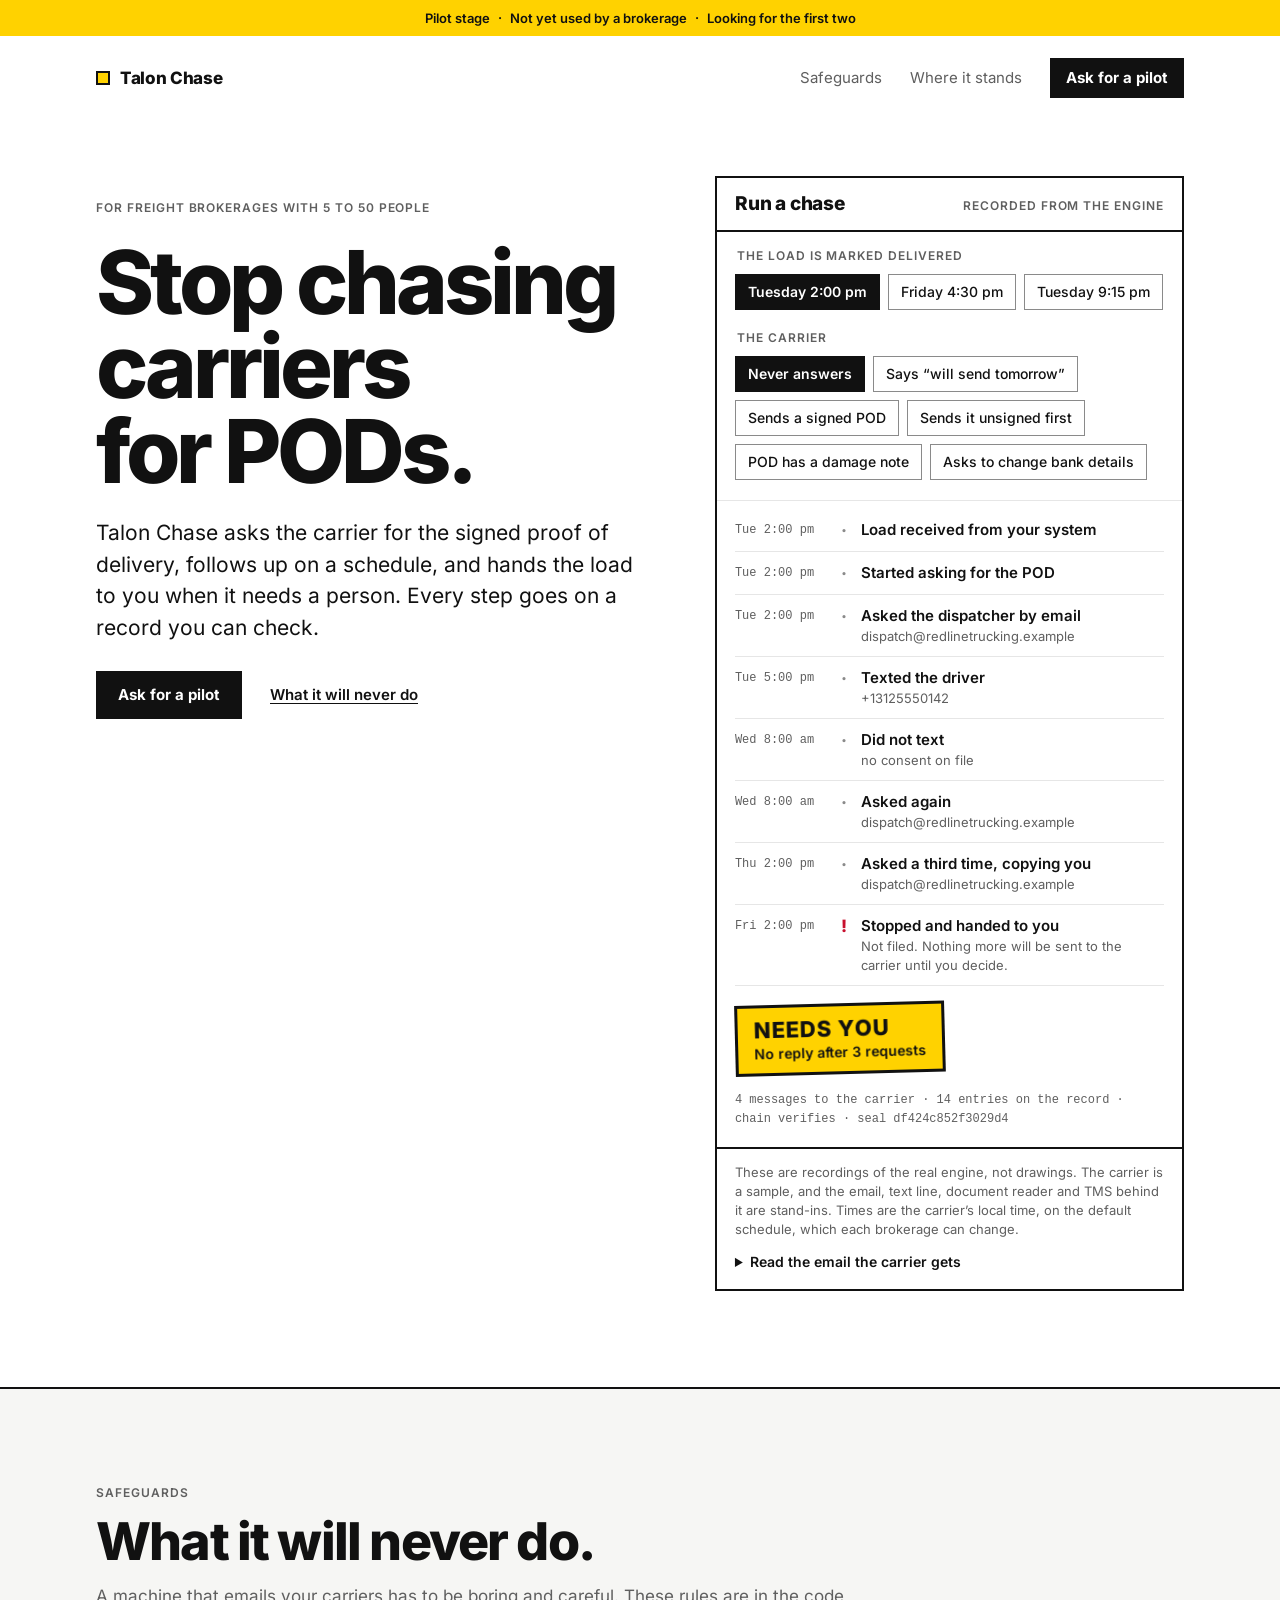
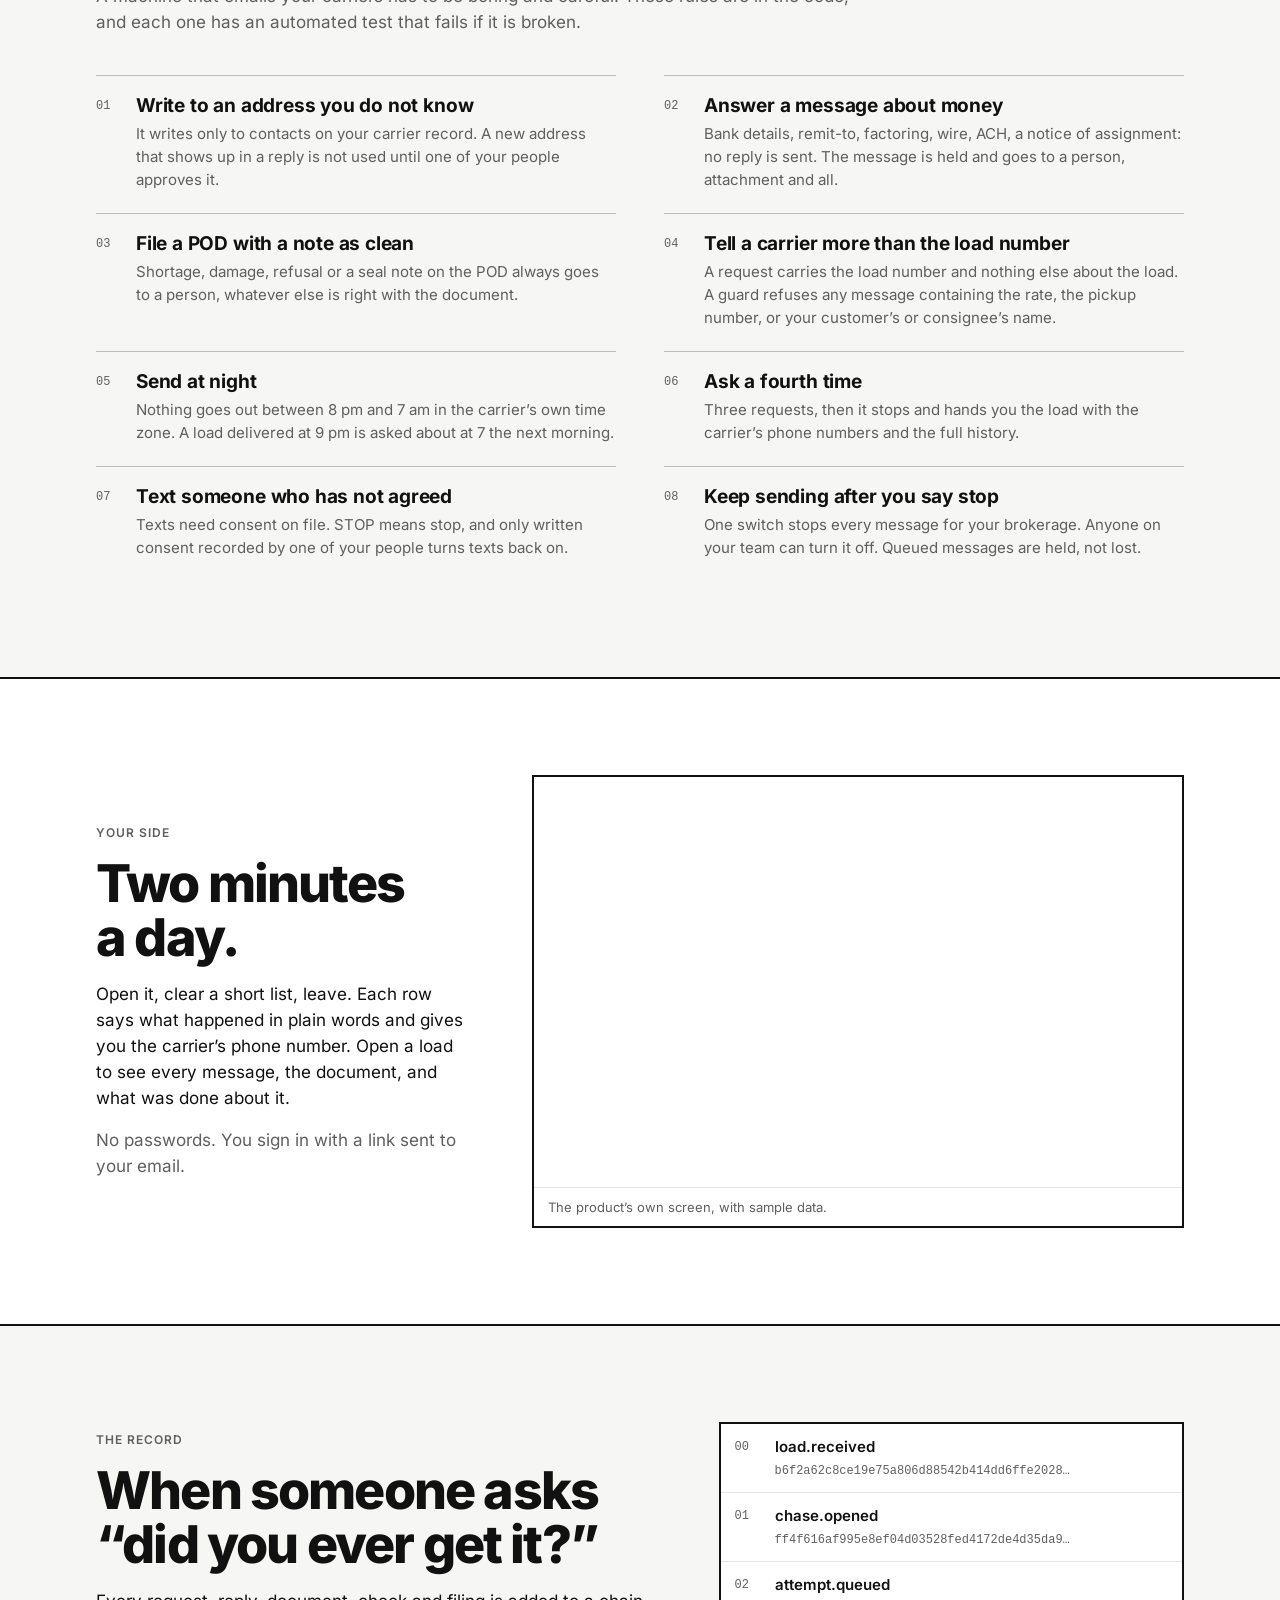
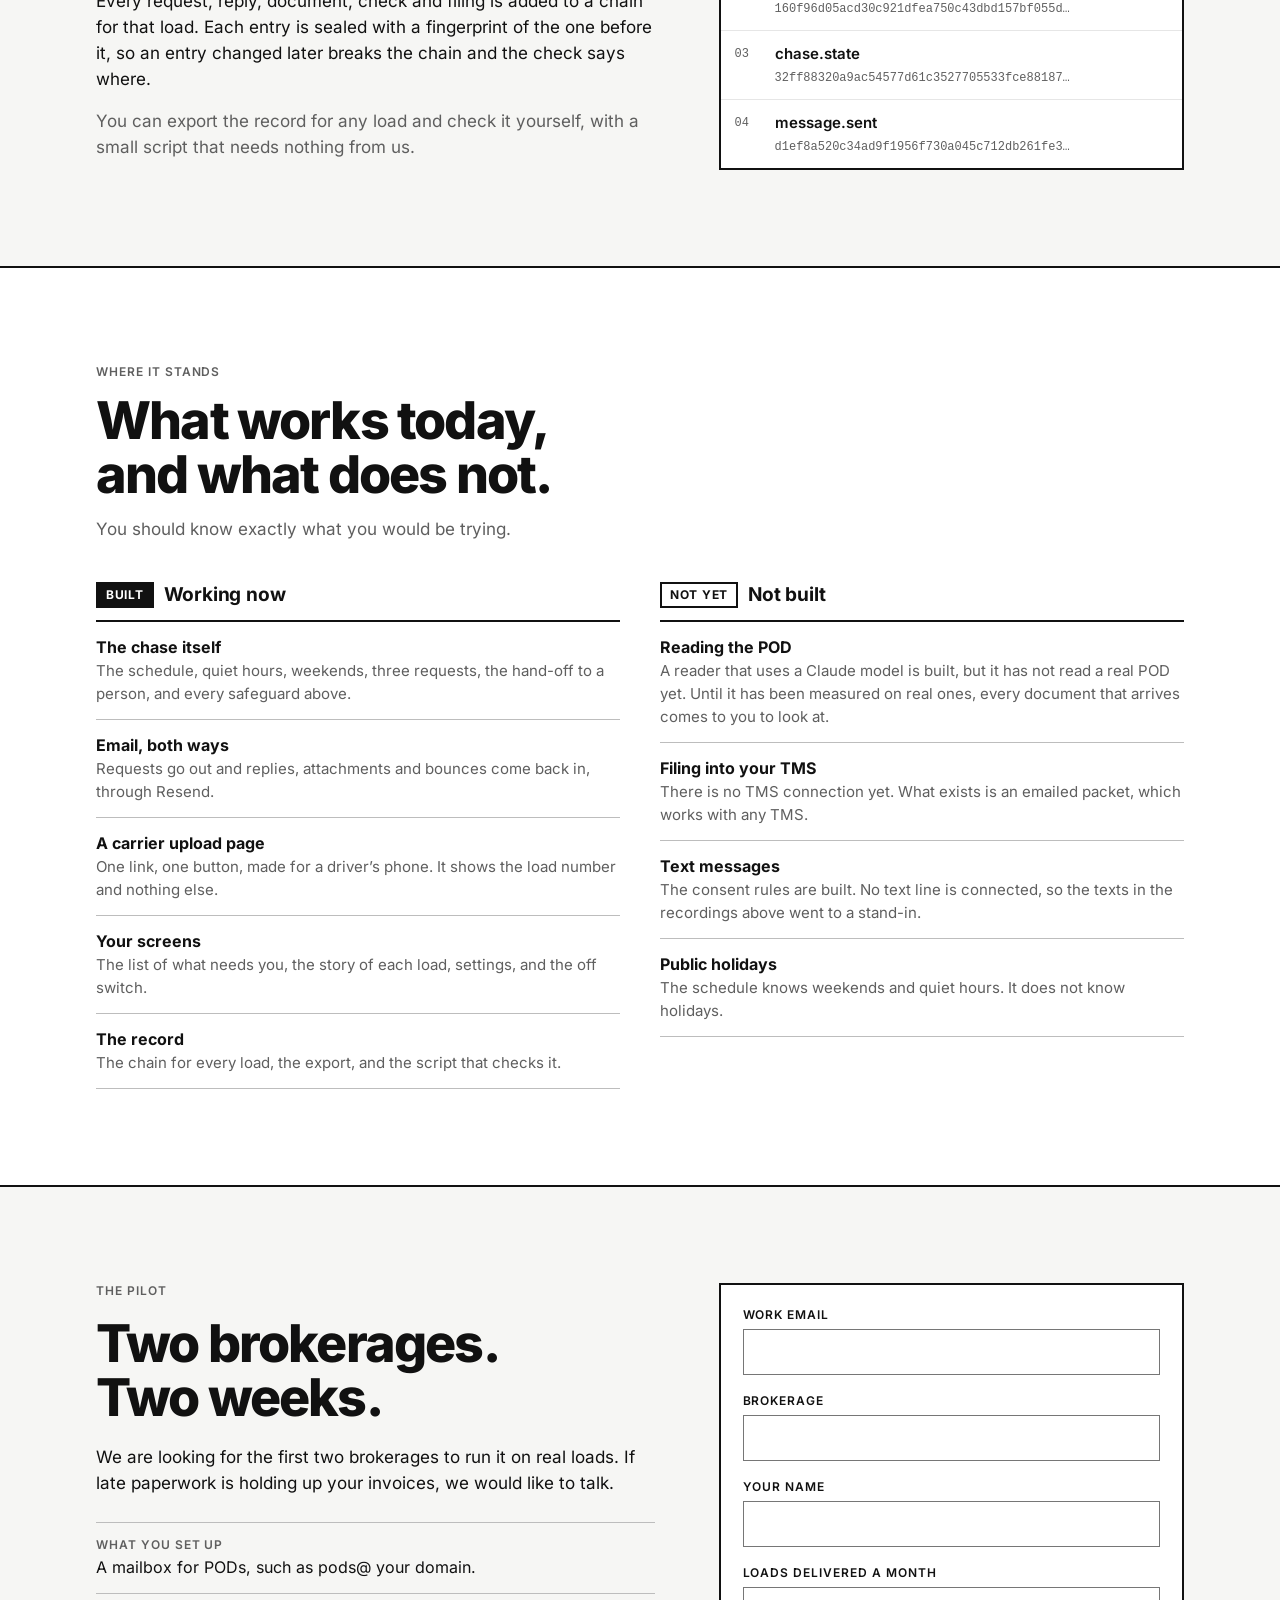
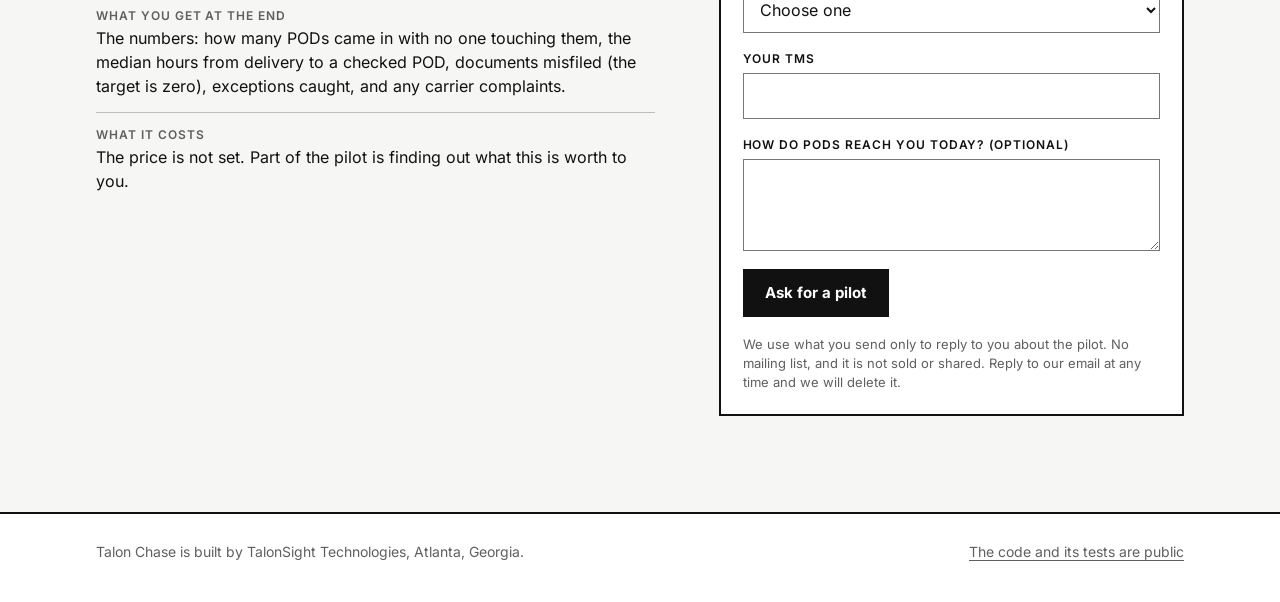
==== commit 0acf54fa: "Document reader: Claude reads PODs outside the engine, code decides A real document reader, and the " ====
--- a/site/index.html
+++ b/site/index.html
@@ -95,7 +95,7 @@
           <li class="good"><time>Wed 5:00 pm</time><span class="g" aria-hidden="true">✓</span><div><span class="t">Ready to invoice</span></div></li>
         </ol>
         <p class="stamp filed"><strong>Filed</strong><span>Ready to invoice</span></p>
-        <p class="facts">2 messages to the carrier · 24 entries on the record · chain verifies · seal b63781ef8f98dca1</p>
+        <p class="facts">2 messages to the carrier · 25 entries on the record · chain verifies · seal f7487768c9957896</p>
       </article>
       <article class="run d-tue-afternoon c-clean" aria-label="Delivered Tuesday 2:00 pm. Carrier: Sends a signed POD">
         <ol class="tl">
@@ -108,7 +108,7 @@
           <li class="good"><time>Tue 2:40 pm</time><span class="g" aria-hidden="true">✓</span><div><span class="t">Ready to invoice</span></div></li>
         </ol>
         <p class="stamp filed"><strong>Filed</strong><span>Ready to invoice</span></p>
-        <p class="facts">1 message to the carrier · 18 entries on the record · chain verifies · seal 23f690ab29ba8634</p>
+        <p class="facts">1 message to the carrier · 19 entries on the record · chain verifies · seal 1db389b8ba70c840</p>
       </article>
       <article class="run d-tue-afternoon c-unsigned" aria-label="Delivered Tuesday 2:00 pm. Carrier: Sends it unsigned first">
         <ol class="tl">
@@ -123,7 +123,7 @@
           <li class="good"><time>Tue 3:40 pm</time><span class="g" aria-hidden="true">✓</span><div><span class="t">Ready to invoice</span></div></li>
         </ol>
         <p class="stamp filed"><strong>Filed</strong><span>Ready to invoice</span></p>
-        <p class="facts">2 messages to the carrier · 28 entries on the record · chain verifies · seal 909c1b2273da1be0</p>
+        <p class="facts">2 messages to the carrier · 30 entries on the record · chain verifies · seal f0da5635ec28f1e4</p>
       </article>
       <article class="run d-tue-afternoon c-damage" aria-label="Delivered Tuesday 2:00 pm. Carrier: POD has a damage note">
         <ol class="tl">
@@ -135,7 +135,7 @@
           <li class="bad"><time>Tue 2:40 pm</time><span class="g" aria-hidden="true">!</span><div><span class="t">Stopped and handed to you</span><span class="d">Not filed. Nothing more will be sent to the carrier until you decide.</span></div></li>
         </ol>
         <p class="stamp person"><strong>Needs you</strong><span>POD has a note: shortage, damage, refusal or date</span></p>
-        <p class="facts">1 message to the carrier · 13 entries on the record · chain verifies · seal 5202eb8b2e43a802</p>
+        <p class="facts">1 message to the carrier · 14 entries on the record · chain verifies · seal 9f3d05742f7e57a1</p>
       </article>
       <article class="run d-tue-afternoon c-bank" aria-label="Delivered Tuesday 2:00 pm. Carrier: Asks to change bank details">
         <ol class="tl">
@@ -174,7 +174,7 @@
           <li class="good"><time>Sat 7:30 pm</time><span class="g" aria-hidden="true">✓</span><div><span class="t">Ready to invoice</span></div></li>
         </ol>
         <p class="stamp filed"><strong>Filed</strong><span>Ready to invoice</span></p>
-        <p class="facts">1 message to the carrier · 21 entries on the record · chain verifies · seal a37ba5e1ad4f259f</p>
+        <p class="facts">1 message to the carrier · 22 entries on the record · chain verifies · seal 2323af89ef472170</p>
       </article>
       <article class="run d-fri-afternoon c-clean" aria-label="Delivered Friday 4:30 pm. Carrier: Sends a signed POD">
         <ol class="tl">
@@ -187,7 +187,7 @@
           <li class="good"><time>Fri 5:10 pm</time><span class="g" aria-hidden="true">✓</span><div><span class="t">Ready to invoice</span></div></li>
         </ol>
         <p class="stamp filed"><strong>Filed</strong><span>Ready to invoice</span></p>
-        <p class="facts">1 message to the carrier · 18 entries on the record · chain verifies · seal 425d302a628d12cd</p>
+        <p class="facts">1 message to the carrier · 19 entries on the record · chain verifies · seal 0dca93e08cd59bd0</p>
       </article>
       <article class="run d-fri-afternoon c-unsigned" aria-label="Delivered Friday 4:30 pm. Carrier: Sends it unsigned first">
         <ol class="tl">
@@ -202,7 +202,7 @@
           <li class="good"><time>Fri 6:10 pm</time><span class="g" aria-hidden="true">✓</span><div><span class="t">Ready to invoice</span></div></li>
         </ol>
         <p class="stamp filed"><strong>Filed</strong><span>Ready to invoice</span></p>
-        <p class="facts">2 messages to the carrier · 28 entries on the record · chain verifies · seal 162418f0c2f6e113</p>
+        <p class="facts">2 messages to the carrier · 30 entries on the record · chain verifies · seal c8fc7a6ed03263a8</p>
       </article>
       <article class="run d-fri-afternoon c-damage" aria-label="Delivered Friday 4:30 pm. Carrier: POD has a damage note">
         <ol class="tl">
@@ -214,7 +214,7 @@
           <li class="bad"><time>Fri 5:10 pm</time><span class="g" aria-hidden="true">!</span><div><span class="t">Stopped and handed to you</span><span class="d">Not filed. Nothing more will be sent to the carrier until you decide.</span></div></li>
         </ol>
         <p class="stamp person"><strong>Needs you</strong><span>POD has a note: shortage, damage, refusal or date</span></p>
-        <p class="facts">1 message to the carrier · 13 entries on the record · chain verifies · seal d034583f0e6b7ecf</p>
+        <p class="facts">1 message to the carrier · 14 entries on the record · chain verifies · seal e828e997040b4f2f</p>
       </article>
       <article class="run d-fri-afternoon c-bank" aria-label="Delivered Friday 4:30 pm. Carrier: Asks to change bank details">
         <ol class="tl">
@@ -255,7 +255,7 @@
           <li class="good"><time>Thu 10:00 am</time><span class="g" aria-hidden="true">✓</span><div><span class="t">Ready to invoice</span></div></li>
         </ol>
         <p class="stamp filed"><strong>Filed</strong><span>Ready to invoice</span></p>
-        <p class="facts">2 messages to the carrier · 24 entries on the record · chain verifies · seal 4102f02a6116f00d</p>
+        <p class="facts">2 messages to the carrier · 25 entries on the record · chain verifies · seal 311243e6b0f2c8ed</p>
       </article>
       <article class="run d-tue-night c-clean" aria-label="Delivered Tuesday 9:15 pm. Carrier: Sends a signed POD">
         <ol class="tl">
@@ -268,7 +268,7 @@
           <li class="good"><time>Wed 7:40 am</time><span class="g" aria-hidden="true">✓</span><div><span class="t">Ready to invoice</span></div></li>
         </ol>
         <p class="stamp filed"><strong>Filed</strong><span>Ready to invoice</span></p>
-        <p class="facts">1 message to the carrier · 18 entries on the record · chain verifies · seal 94ed8448841590a3</p>
+        <p class="facts">1 message to the carrier · 19 entries on the record · chain verifies · seal 6e1a0d9203b88749</p>
       </article>
       <article class="run d-tue-night c-unsigned" aria-label="Delivered Tuesday 9:15 pm. Carrier: Sends it unsigned first">
         <ol class="tl">
@@ -283,7 +283,7 @@
           <li class="good"><time>Wed 8:40 am</time><span class="g" aria-hidden="true">✓</span><div><span class="t">Ready to invoice</span></div></li>
         </ol>
         <p class="stamp filed"><strong>Filed</strong><span>Ready to invoice</span></p>
-        <p class="facts">2 messages to the carrier · 28 entries on the record · chain verifies · seal f44dfd19a3f33ced</p>
+        <p class="facts">2 messages to the carrier · 30 entries on the record · chain verifies · seal cdc53363d174ea86</p>
       </article>
       <article class="run d-tue-night c-damage" aria-label="Delivered Tuesday 9:15 pm. Carrier: POD has a damage note">
         <ol class="tl">
@@ -295,7 +295,7 @@
           <li class="bad"><time>Wed 7:40 am</time><span class="g" aria-hidden="true">!</span><div><span class="t">Stopped and handed to you</span><span class="d">Not filed. Nothing more will be sent to the carrier until you decide.</span></div></li>
         </ol>
         <p class="stamp person"><strong>Needs you</strong><span>POD has a note: shortage, damage, refusal or date</span></p>
-        <p class="facts">1 message to the carrier · 13 entries on the record · chain verifies · seal 65a01aa22e690f8d</p>
+        <p class="facts">1 message to the carrier · 14 entries on the record · chain verifies · seal 475ef29d0c42affe</p>
       </article>
       <article class="run d-tue-night c-bank" aria-label="Delivered Tuesday 9:15 pm. Carrier: Asks to change bank details">
         <ol class="tl">
@@ -411,7 +411,7 @@
       <div>
         <h3><span class="tag">Not yet</span> Not built</h3>
         <ul>
-          <li data-claim="notyet-reader"><strong>Reading the POD</strong><span>The checks are built and tested on stand-in documents, not on real PODs. Until a reader has been tested on real ones, every document that arrives comes to you to look at.</span></li>
+          <li data-claim="notyet-reader"><strong>Reading the POD</strong><span>A reader that uses a Claude model is built, but it has not read a real POD yet. Until it has been measured on real ones, every document that arrives comes to you to look at.</span></li>
           <li data-claim="notyet-tms"><strong>Filing into your TMS</strong><span>There is no TMS connection yet. What exists is an emailed packet, which works with any TMS.</span></li>
           <li data-claim="notyet-texts"><strong>Text messages</strong><span>The consent rules are built. No text line is connected, so the texts in the recordings above went to a stand-in.</span></li>
           <li data-claim="notyet-holidays"><strong>Public holidays</strong><span>The schedule knows weekends and quiet hours. It does not know holidays.</span></li>
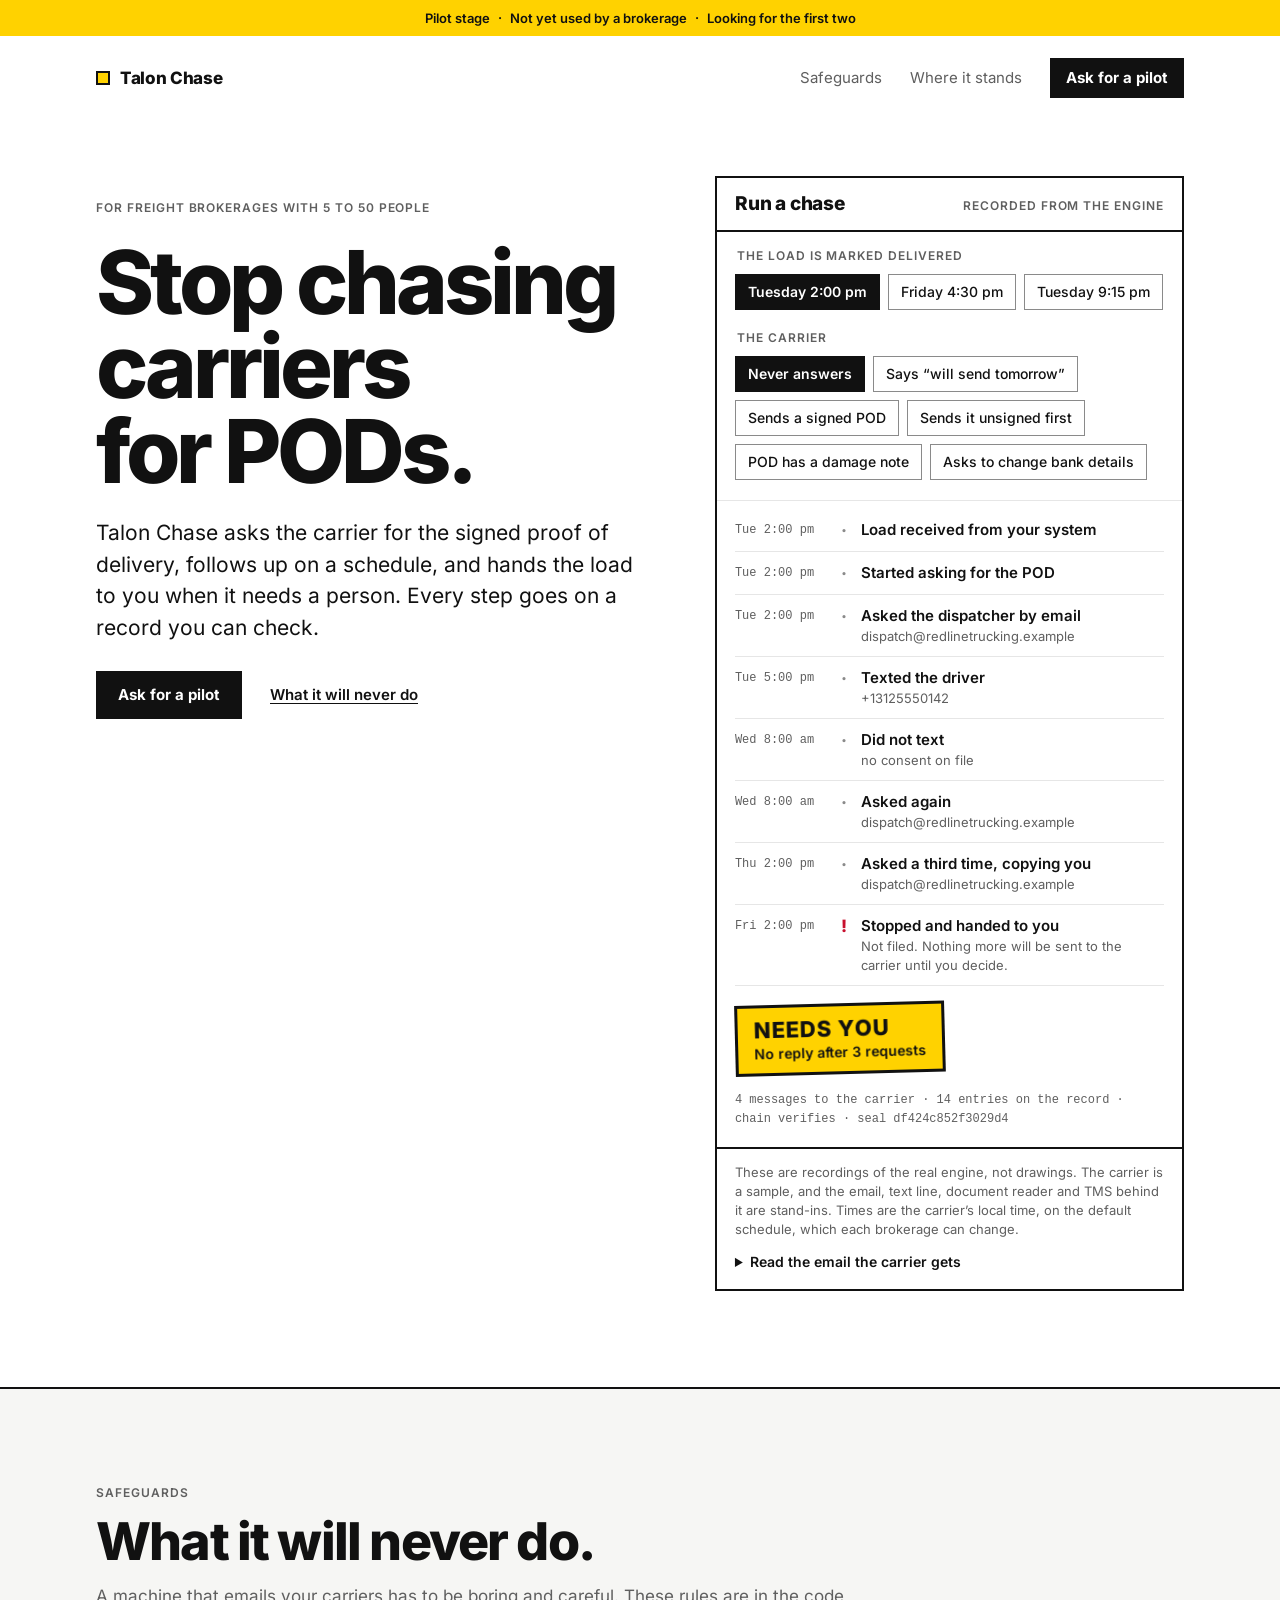
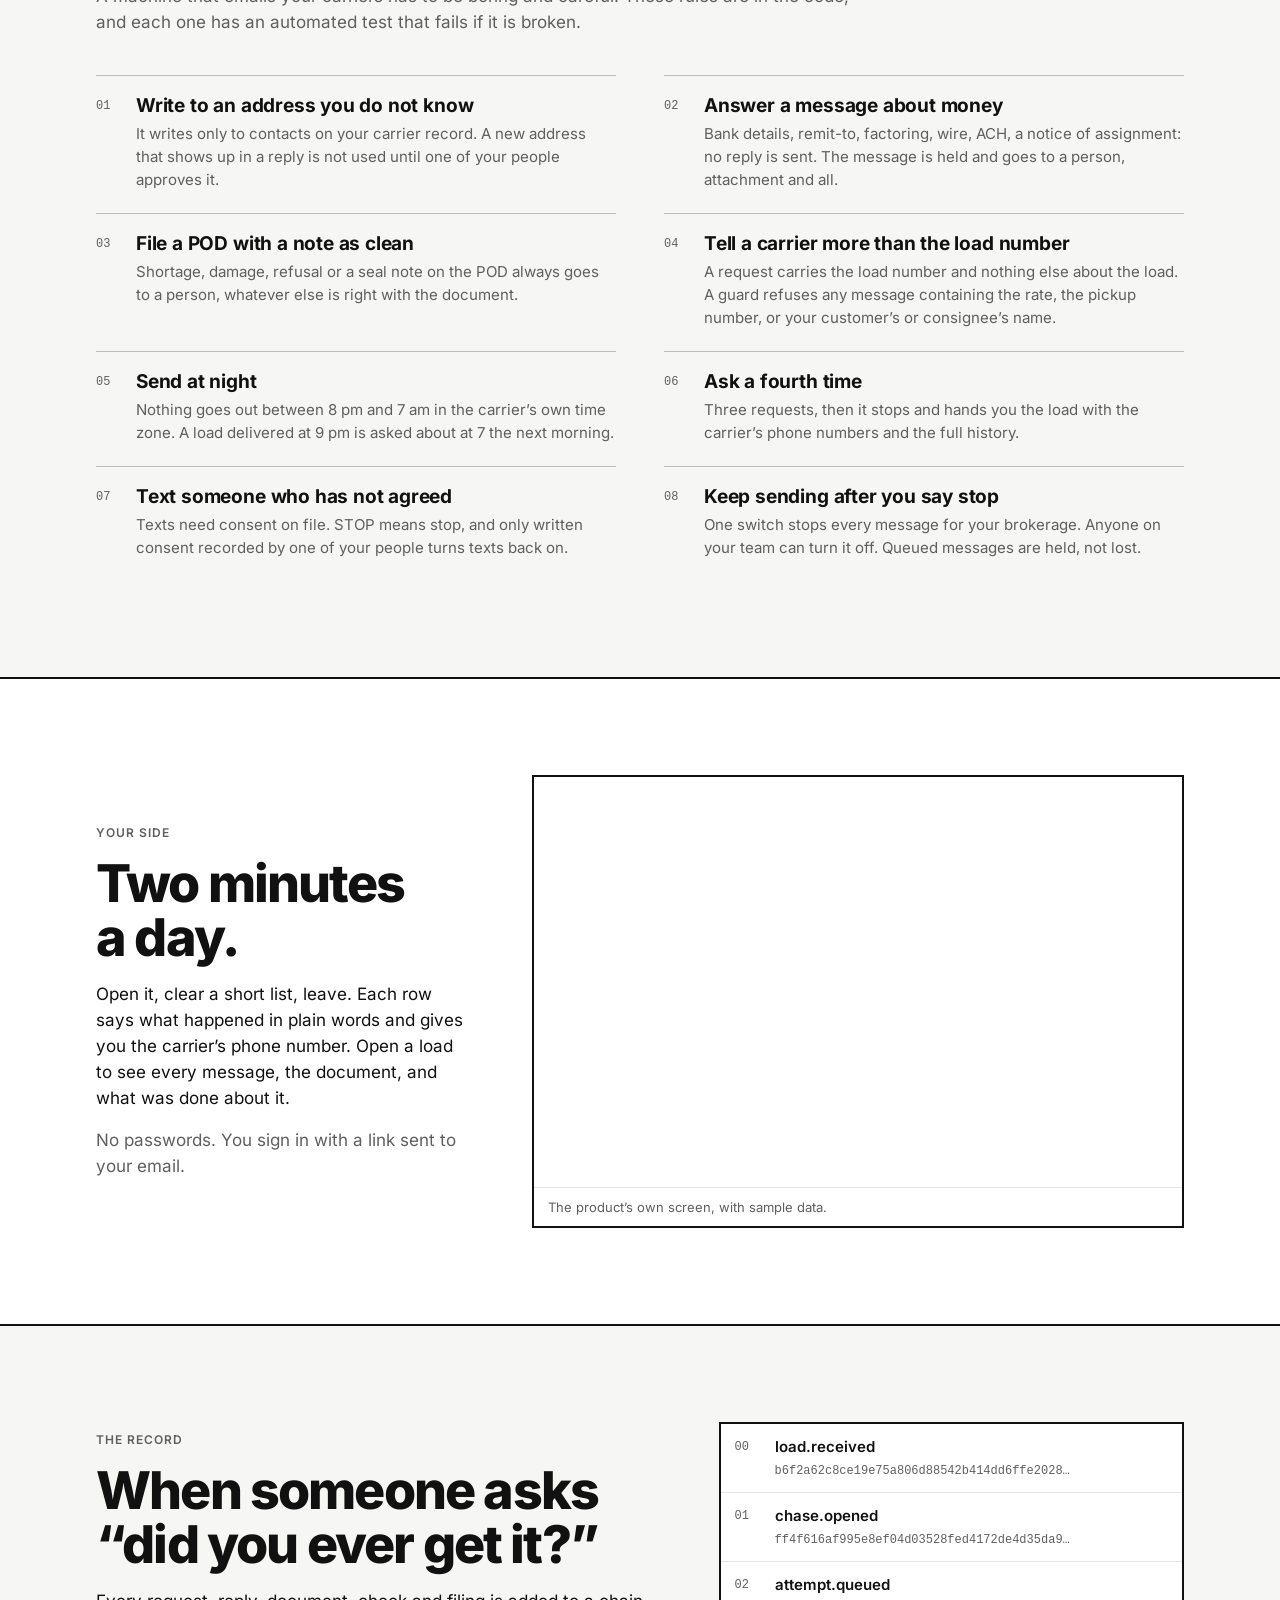
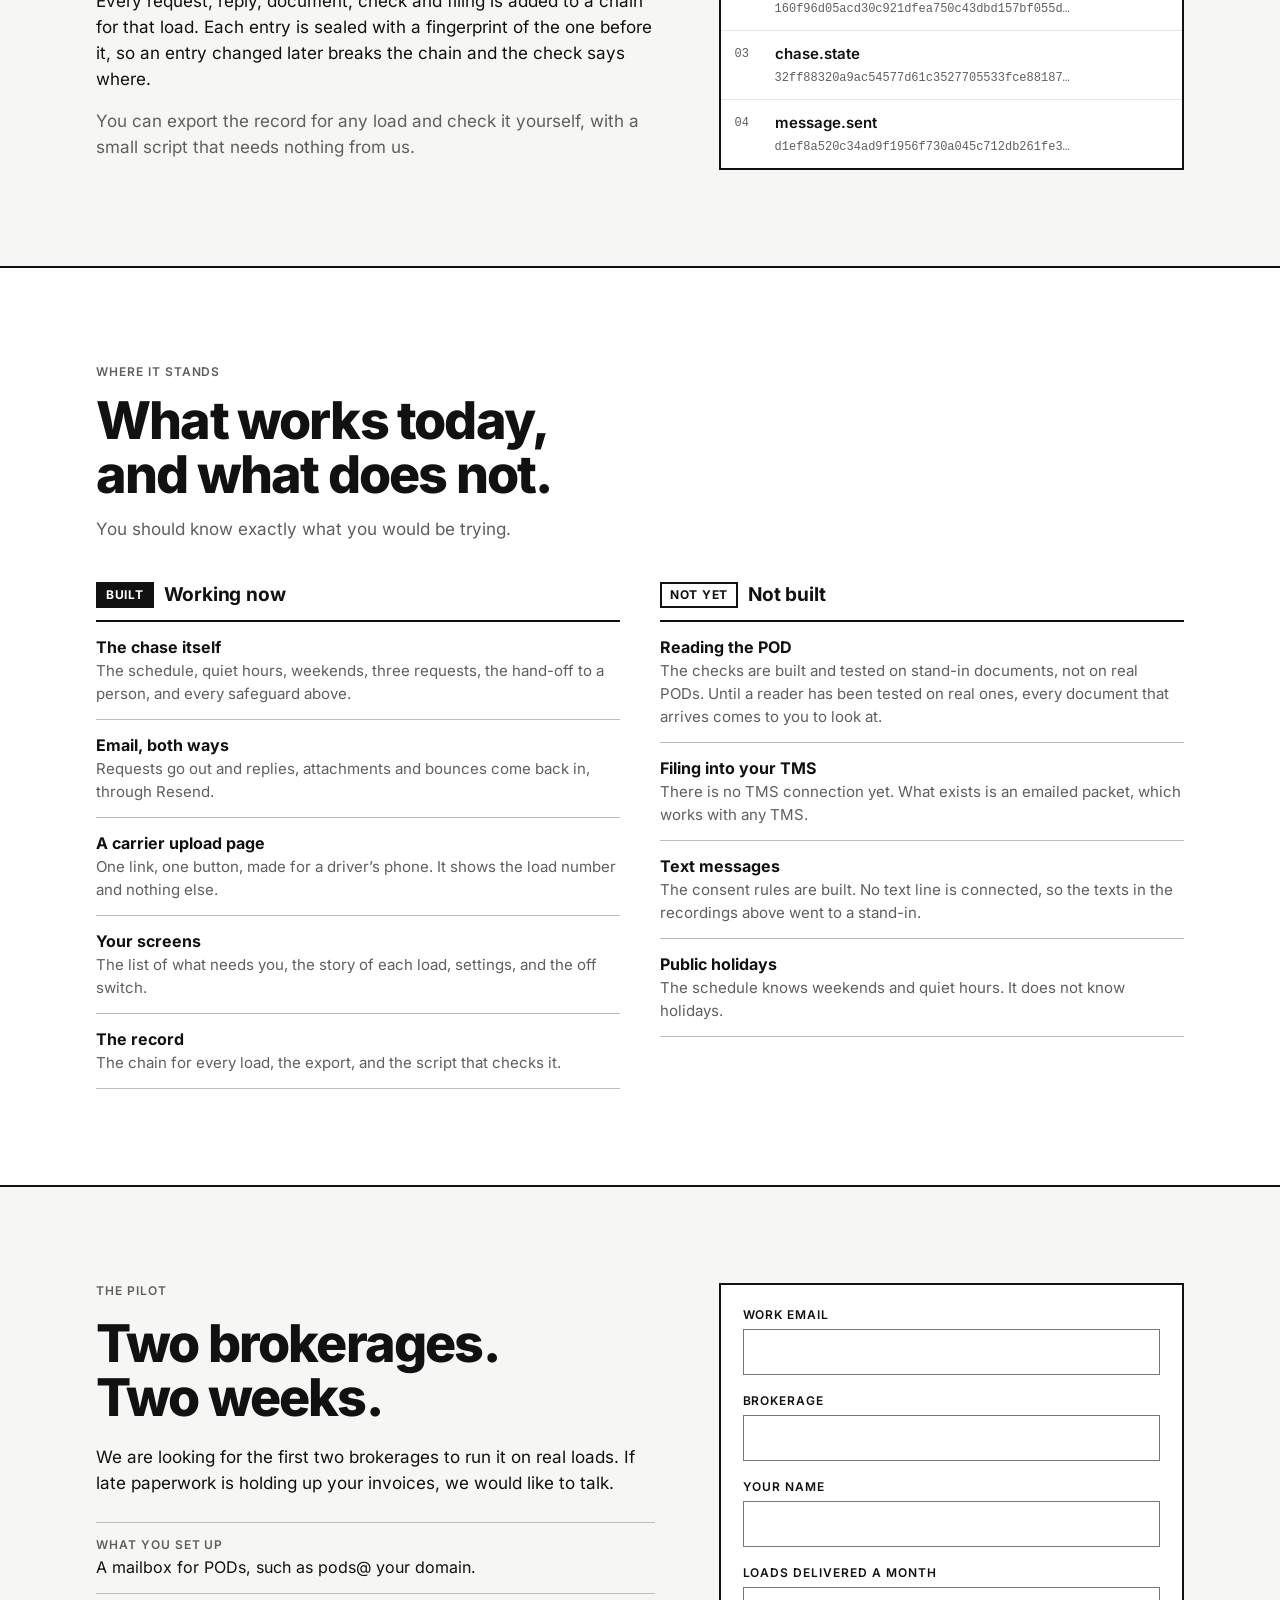
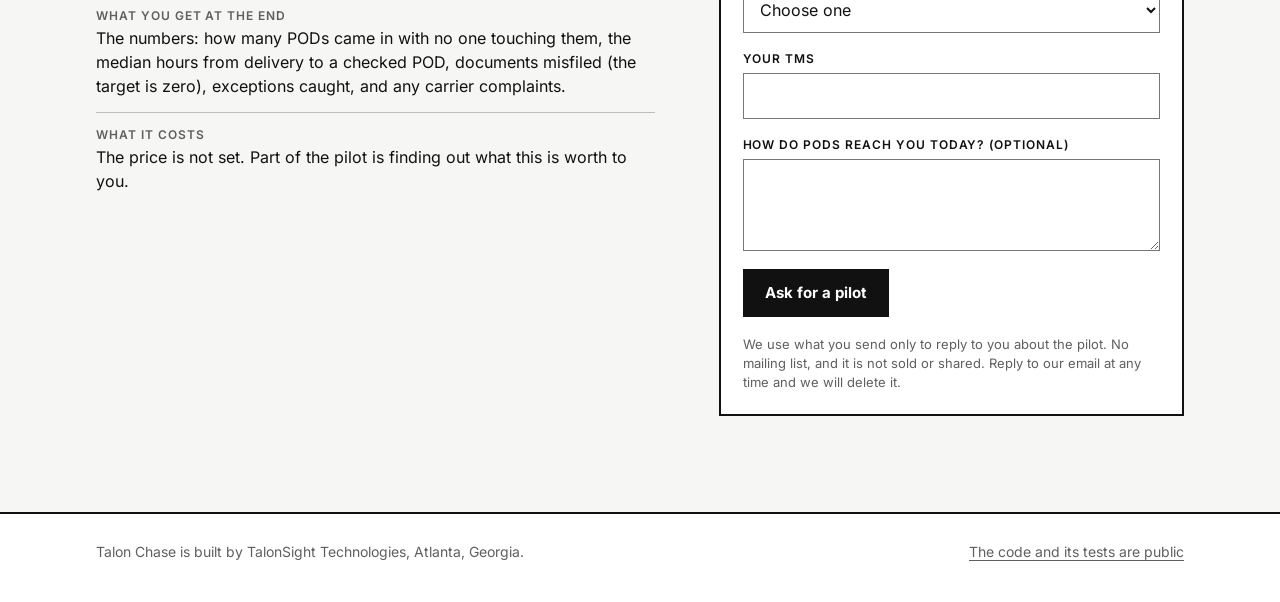
==== commit 2182edc8: "Merge pull request #12 from JSama99/feat/landing-page Landing page, and a fix so real PODs reach a p" ====
--- a/site/index.html
+++ b/site/index.html
@@ -95,7 +95,7 @@
           <li class="good"><time>Wed 5:00 pm</time><span class="g" aria-hidden="true">✓</span><div><span class="t">Ready to invoice</span></div></li>
         </ol>
         <p class="stamp filed"><strong>Filed</strong><span>Ready to invoice</span></p>
-        <p class="facts">2 messages to the carrier · 25 entries on the record · chain verifies · seal f7487768c9957896</p>
+        <p class="facts">2 messages to the carrier · 24 entries on the record · chain verifies · seal b63781ef8f98dca1</p>
       </article>
       <article class="run d-tue-afternoon c-clean" aria-label="Delivered Tuesday 2:00 pm. Carrier: Sends a signed POD">
         <ol class="tl">
@@ -108,7 +108,7 @@
           <li class="good"><time>Tue 2:40 pm</time><span class="g" aria-hidden="true">✓</span><div><span class="t">Ready to invoice</span></div></li>
         </ol>
         <p class="stamp filed"><strong>Filed</strong><span>Ready to invoice</span></p>
-        <p class="facts">1 message to the carrier · 19 entries on the record · chain verifies · seal 1db389b8ba70c840</p>
+        <p class="facts">1 message to the carrier · 18 entries on the record · chain verifies · seal 23f690ab29ba8634</p>
       </article>
       <article class="run d-tue-afternoon c-unsigned" aria-label="Delivered Tuesday 2:00 pm. Carrier: Sends it unsigned first">
         <ol class="tl">
@@ -123,7 +123,7 @@
           <li class="good"><time>Tue 3:40 pm</time><span class="g" aria-hidden="true">✓</span><div><span class="t">Ready to invoice</span></div></li>
         </ol>
         <p class="stamp filed"><strong>Filed</strong><span>Ready to invoice</span></p>
-        <p class="facts">2 messages to the carrier · 30 entries on the record · chain verifies · seal f0da5635ec28f1e4</p>
+        <p class="facts">2 messages to the carrier · 28 entries on the record · chain verifies · seal 909c1b2273da1be0</p>
       </article>
       <article class="run d-tue-afternoon c-damage" aria-label="Delivered Tuesday 2:00 pm. Carrier: POD has a damage note">
         <ol class="tl">
@@ -135,7 +135,7 @@
           <li class="bad"><time>Tue 2:40 pm</time><span class="g" aria-hidden="true">!</span><div><span class="t">Stopped and handed to you</span><span class="d">Not filed. Nothing more will be sent to the carrier until you decide.</span></div></li>
         </ol>
         <p class="stamp person"><strong>Needs you</strong><span>POD has a note: shortage, damage, refusal or date</span></p>
-        <p class="facts">1 message to the carrier · 14 entries on the record · chain verifies · seal 9f3d05742f7e57a1</p>
+        <p class="facts">1 message to the carrier · 13 entries on the record · chain verifies · seal 5202eb8b2e43a802</p>
       </article>
       <article class="run d-tue-afternoon c-bank" aria-label="Delivered Tuesday 2:00 pm. Carrier: Asks to change bank details">
         <ol class="tl">
@@ -174,7 +174,7 @@
           <li class="good"><time>Sat 7:30 pm</time><span class="g" aria-hidden="true">✓</span><div><span class="t">Ready to invoice</span></div></li>
         </ol>
         <p class="stamp filed"><strong>Filed</strong><span>Ready to invoice</span></p>
-        <p class="facts">1 message to the carrier · 22 entries on the record · chain verifies · seal 2323af89ef472170</p>
+        <p class="facts">1 message to the carrier · 21 entries on the record · chain verifies · seal a37ba5e1ad4f259f</p>
       </article>
       <article class="run d-fri-afternoon c-clean" aria-label="Delivered Friday 4:30 pm. Carrier: Sends a signed POD">
         <ol class="tl">
@@ -187,7 +187,7 @@
           <li class="good"><time>Fri 5:10 pm</time><span class="g" aria-hidden="true">✓</span><div><span class="t">Ready to invoice</span></div></li>
         </ol>
         <p class="stamp filed"><strong>Filed</strong><span>Ready to invoice</span></p>
-        <p class="facts">1 message to the carrier · 19 entries on the record · chain verifies · seal 0dca93e08cd59bd0</p>
+        <p class="facts">1 message to the carrier · 18 entries on the record · chain verifies · seal 425d302a628d12cd</p>
       </article>
       <article class="run d-fri-afternoon c-unsigned" aria-label="Delivered Friday 4:30 pm. Carrier: Sends it unsigned first">
         <ol class="tl">
@@ -202,7 +202,7 @@
           <li class="good"><time>Fri 6:10 pm</time><span class="g" aria-hidden="true">✓</span><div><span class="t">Ready to invoice</span></div></li>
         </ol>
         <p class="stamp filed"><strong>Filed</strong><span>Ready to invoice</span></p>
-        <p class="facts">2 messages to the carrier · 30 entries on the record · chain verifies · seal c8fc7a6ed03263a8</p>
+        <p class="facts">2 messages to the carrier · 28 entries on the record · chain verifies · seal 162418f0c2f6e113</p>
       </article>
       <article class="run d-fri-afternoon c-damage" aria-label="Delivered Friday 4:30 pm. Carrier: POD has a damage note">
         <ol class="tl">
@@ -214,7 +214,7 @@
           <li class="bad"><time>Fri 5:10 pm</time><span class="g" aria-hidden="true">!</span><div><span class="t">Stopped and handed to you</span><span class="d">Not filed. Nothing more will be sent to the carrier until you decide.</span></div></li>
         </ol>
         <p class="stamp person"><strong>Needs you</strong><span>POD has a note: shortage, damage, refusal or date</span></p>
-        <p class="facts">1 message to the carrier · 14 entries on the record · chain verifies · seal e828e997040b4f2f</p>
+        <p class="facts">1 message to the carrier · 13 entries on the record · chain verifies · seal d034583f0e6b7ecf</p>
       </article>
       <article class="run d-fri-afternoon c-bank" aria-label="Delivered Friday 4:30 pm. Carrier: Asks to change bank details">
         <ol class="tl">
@@ -255,7 +255,7 @@
           <li class="good"><time>Thu 10:00 am</time><span class="g" aria-hidden="true">✓</span><div><span class="t">Ready to invoice</span></div></li>
         </ol>
         <p class="stamp filed"><strong>Filed</strong><span>Ready to invoice</span></p>
-        <p class="facts">2 messages to the carrier · 25 entries on the record · chain verifies · seal 311243e6b0f2c8ed</p>
+        <p class="facts">2 messages to the carrier · 24 entries on the record · chain verifies · seal 4102f02a6116f00d</p>
       </article>
       <article class="run d-tue-night c-clean" aria-label="Delivered Tuesday 9:15 pm. Carrier: Sends a signed POD">
         <ol class="tl">
@@ -268,7 +268,7 @@
           <li class="good"><time>Wed 7:40 am</time><span class="g" aria-hidden="true">✓</span><div><span class="t">Ready to invoice</span></div></li>
         </ol>
         <p class="stamp filed"><strong>Filed</strong><span>Ready to invoice</span></p>
-        <p class="facts">1 message to the carrier · 19 entries on the record · chain verifies · seal 6e1a0d9203b88749</p>
+        <p class="facts">1 message to the carrier · 18 entries on the record · chain verifies · seal 94ed8448841590a3</p>
       </article>
       <article class="run d-tue-night c-unsigned" aria-label="Delivered Tuesday 9:15 pm. Carrier: Sends it unsigned first">
         <ol class="tl">
@@ -283,7 +283,7 @@
           <li class="good"><time>Wed 8:40 am</time><span class="g" aria-hidden="true">✓</span><div><span class="t">Ready to invoice</span></div></li>
         </ol>
         <p class="stamp filed"><strong>Filed</strong><span>Ready to invoice</span></p>
-        <p class="facts">2 messages to the carrier · 30 entries on the record · chain verifies · seal cdc53363d174ea86</p>
+        <p class="facts">2 messages to the carrier · 28 entries on the record · chain verifies · seal f44dfd19a3f33ced</p>
       </article>
       <article class="run d-tue-night c-damage" aria-label="Delivered Tuesday 9:15 pm. Carrier: POD has a damage note">
         <ol class="tl">
@@ -295,7 +295,7 @@
           <li class="bad"><time>Wed 7:40 am</time><span class="g" aria-hidden="true">!</span><div><span class="t">Stopped and handed to you</span><span class="d">Not filed. Nothing more will be sent to the carrier until you decide.</span></div></li>
         </ol>
         <p class="stamp person"><strong>Needs you</strong><span>POD has a note: shortage, damage, refusal or date</span></p>
-        <p class="facts">1 message to the carrier · 14 entries on the record · chain verifies · seal 475ef29d0c42affe</p>
+        <p class="facts">1 message to the carrier · 13 entries on the record · chain verifies · seal 65a01aa22e690f8d</p>
       </article>
       <article class="run d-tue-night c-bank" aria-label="Delivered Tuesday 9:15 pm. Carrier: Asks to change bank details">
         <ol class="tl">
@@ -411,7 +411,7 @@
       <div>
         <h3><span class="tag">Not yet</span> Not built</h3>
         <ul>
-          <li data-claim="notyet-reader"><strong>Reading the POD</strong><span>A reader that uses a Claude model is built, but it has not read a real POD yet. Until it has been measured on real ones, every document that arrives comes to you to look at.</span></li>
+          <li data-claim="notyet-reader"><strong>Reading the POD</strong><span>The checks are built and tested on stand-in documents, not on real PODs. Until a reader has been tested on real ones, every document that arrives comes to you to look at.</span></li>
           <li data-claim="notyet-tms"><strong>Filing into your TMS</strong><span>There is no TMS connection yet. What exists is an emailed packet, which works with any TMS.</span></li>
           <li data-claim="notyet-texts"><strong>Text messages</strong><span>The consent rules are built. No text line is connected, so the texts in the recordings above went to a stand-in.</span></li>
           <li data-claim="notyet-holidays"><strong>Public holidays</strong><span>The schedule knows weekends and quiet hours. It does not know holidays.</span></li>
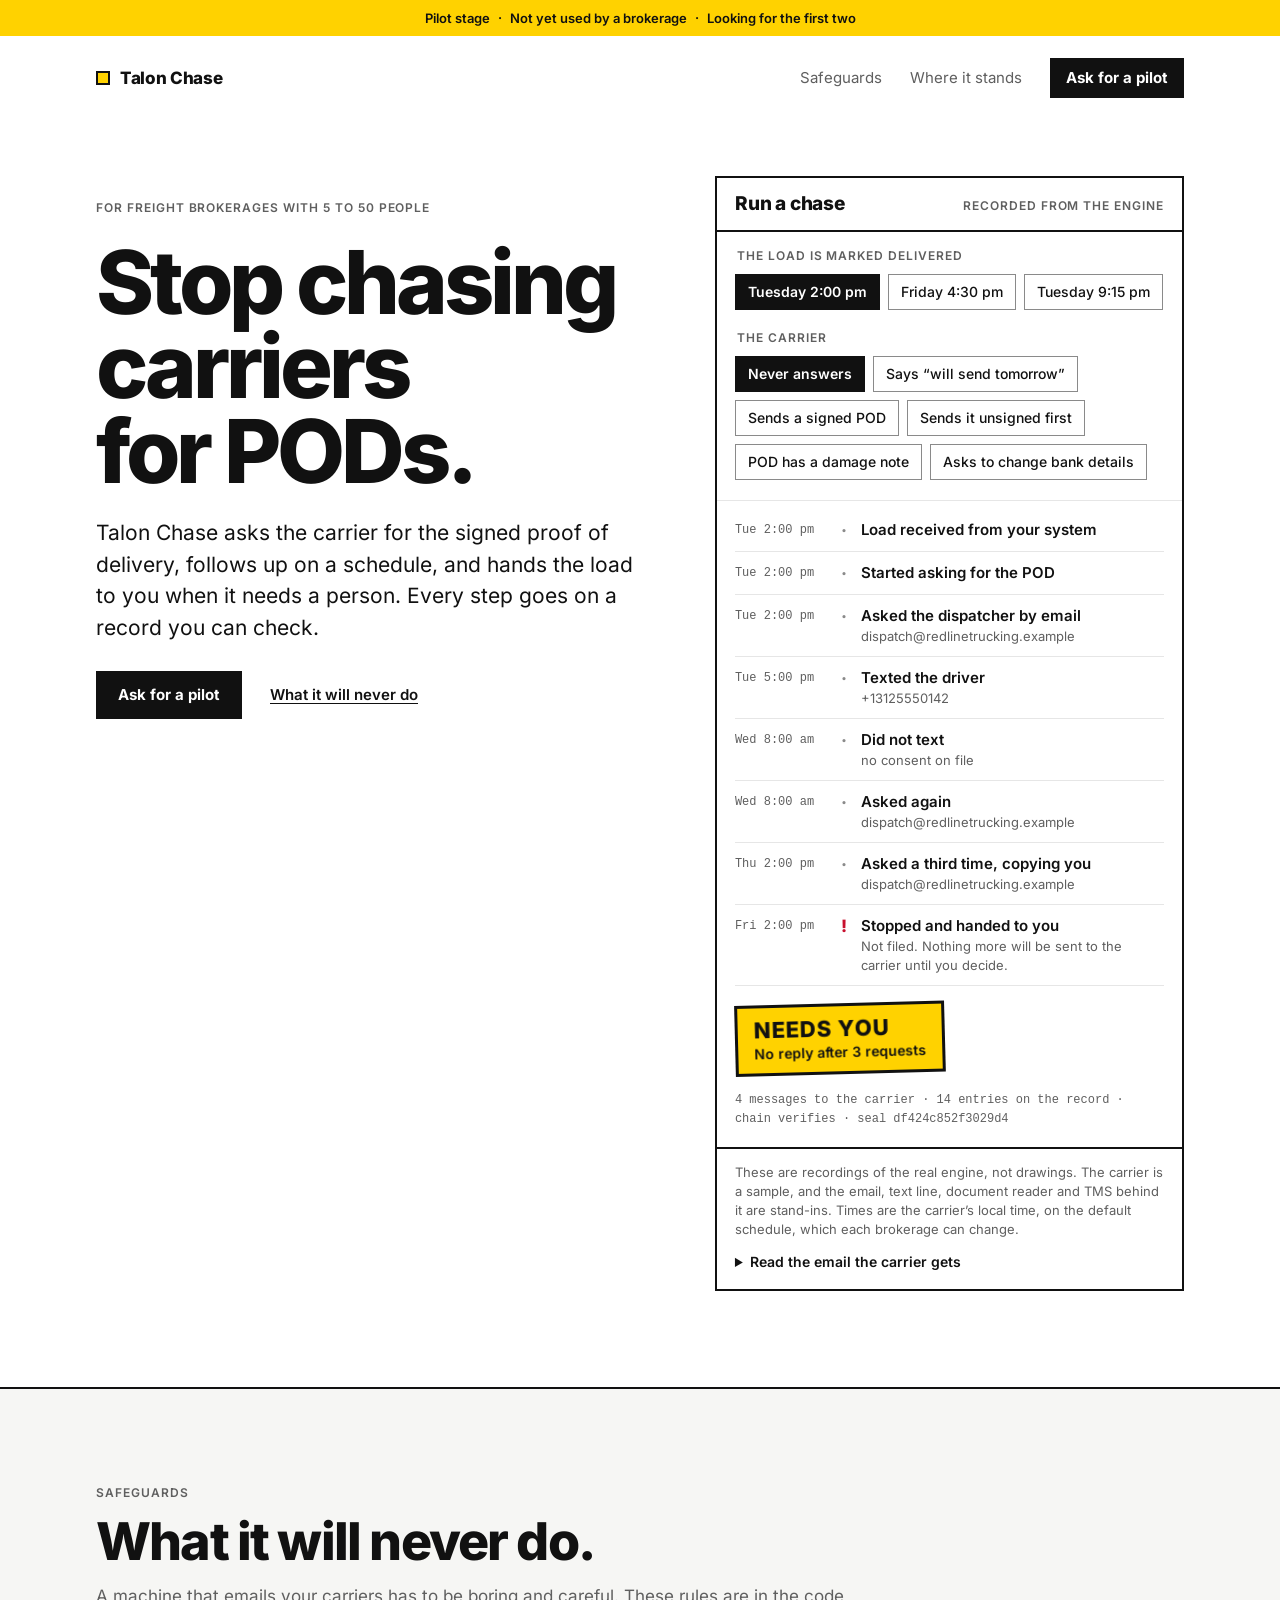
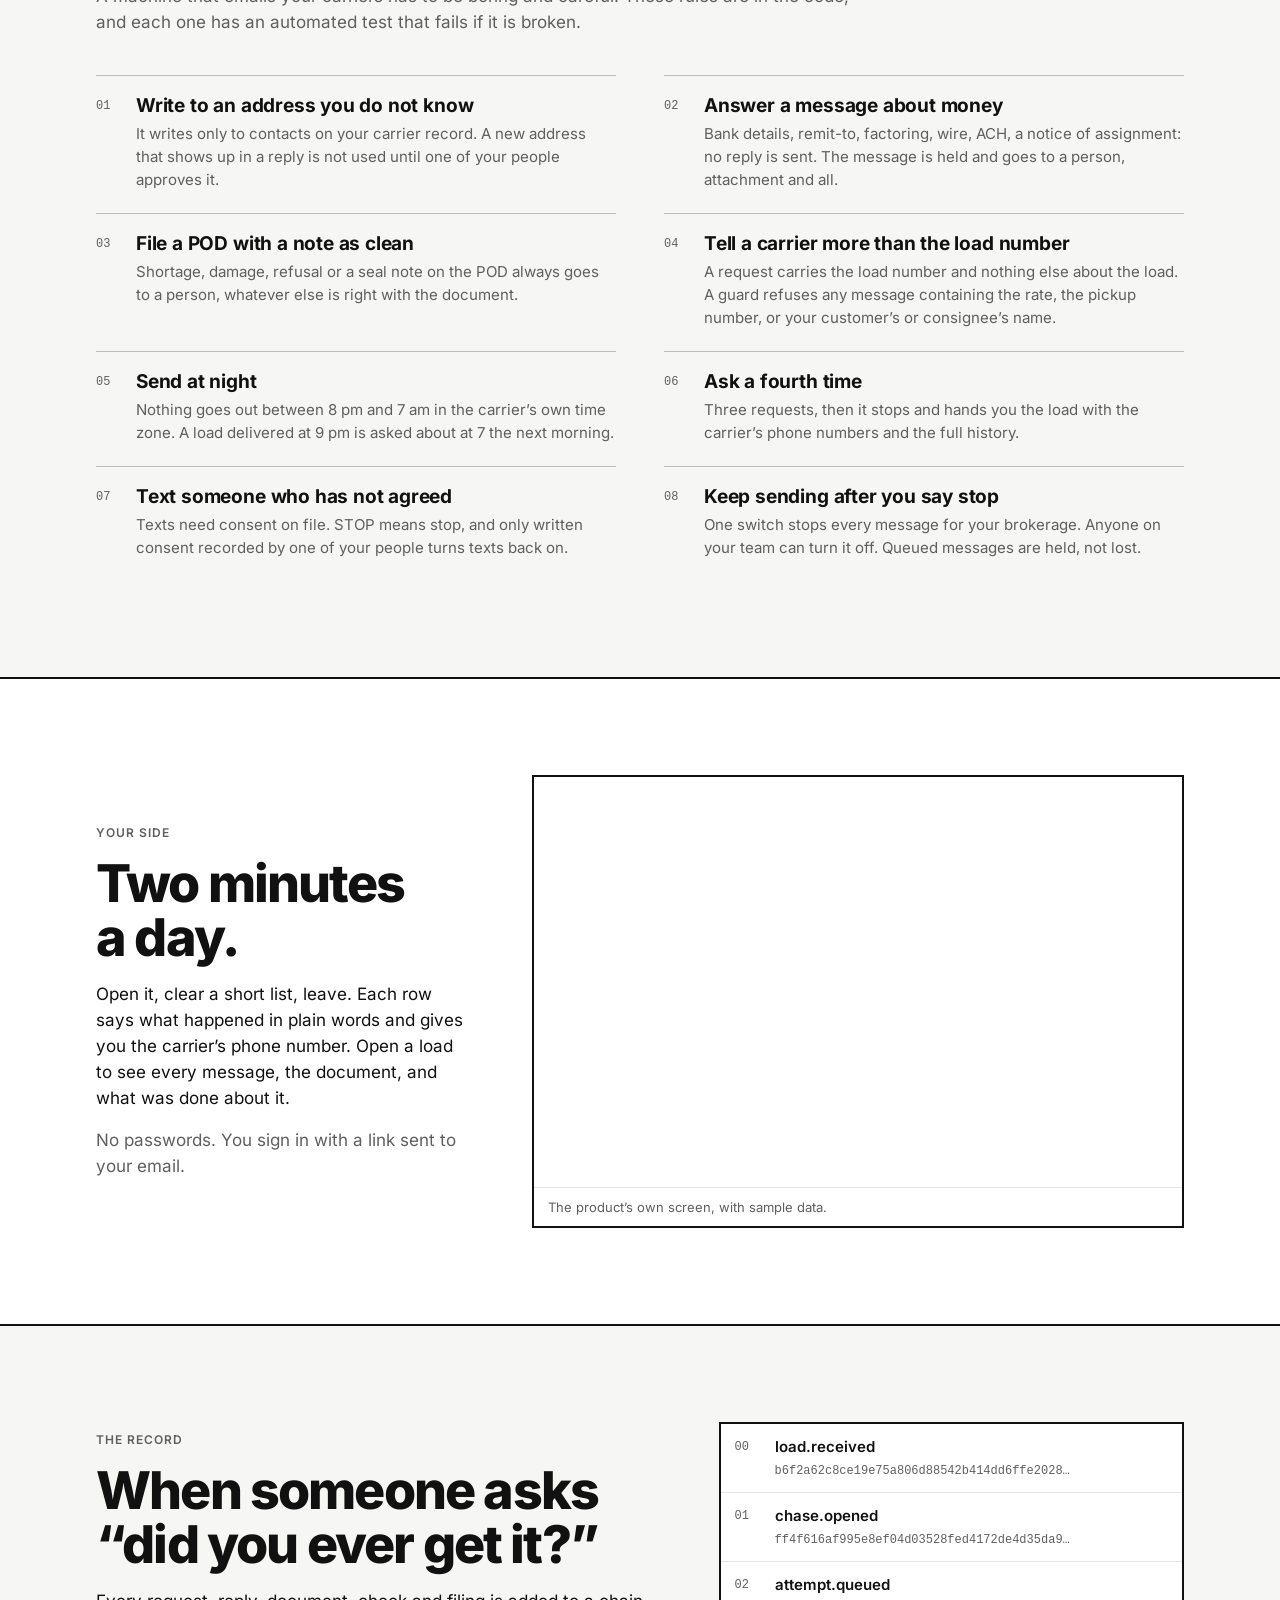
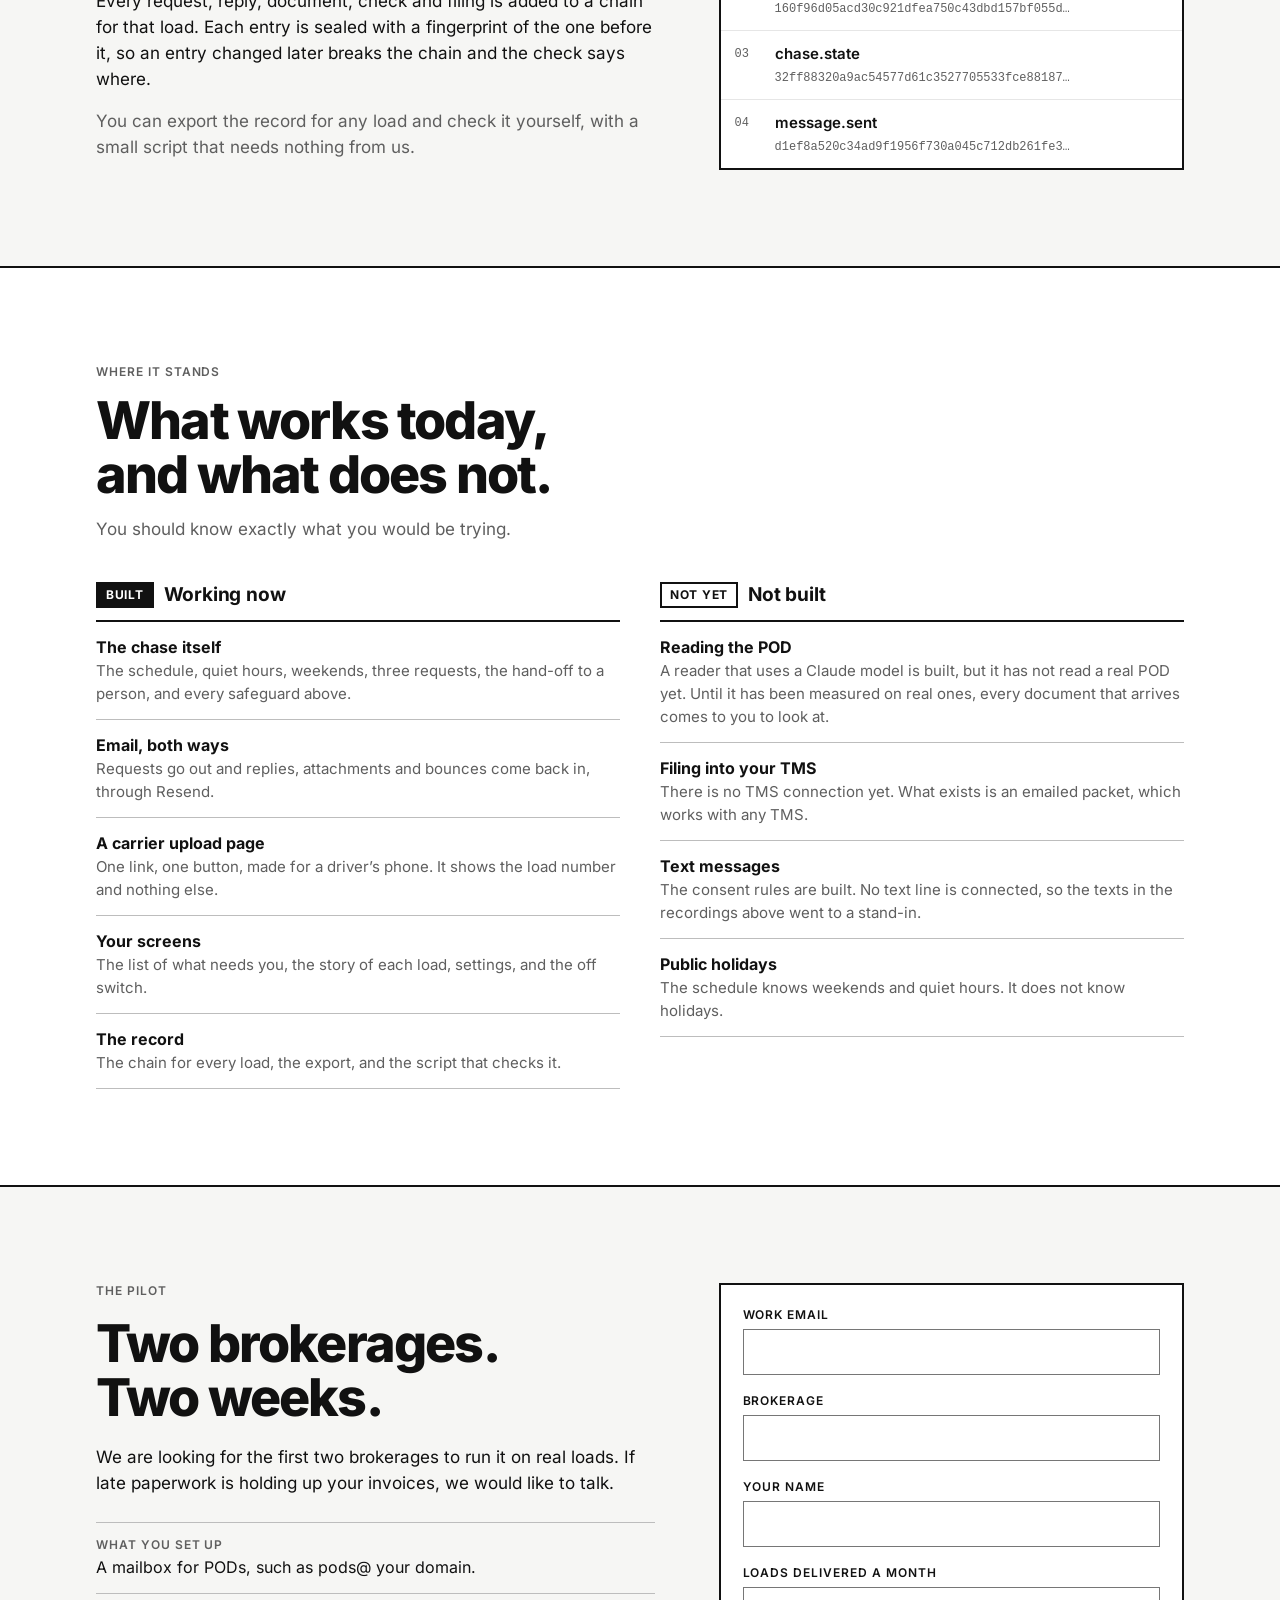
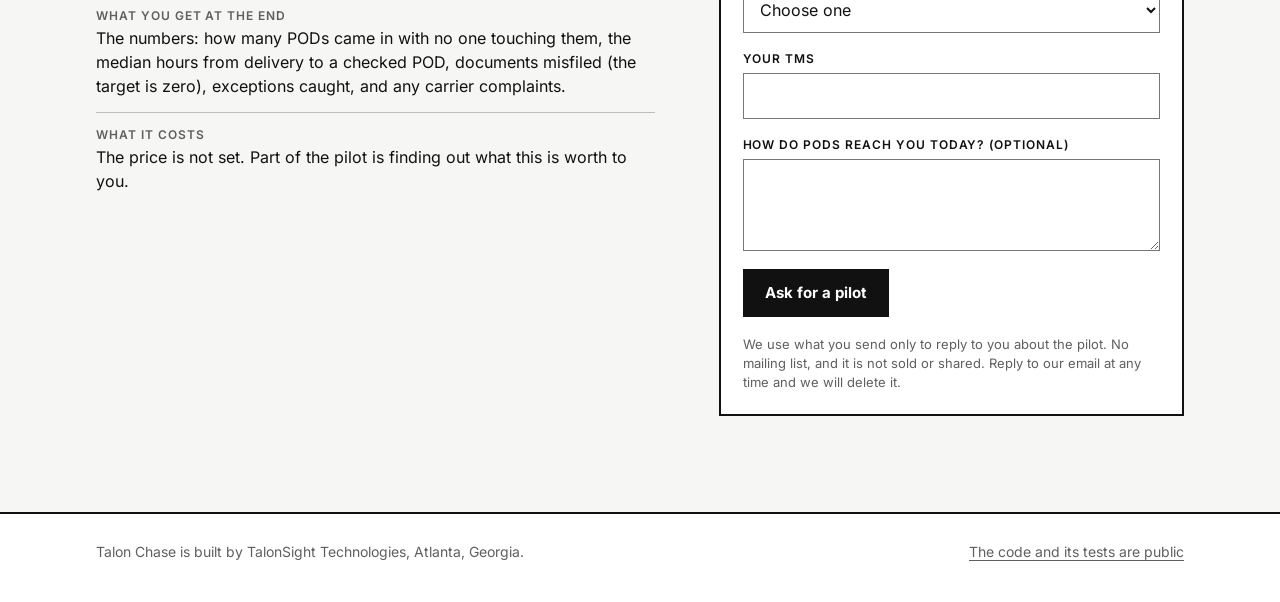
==== commit 81c46815: "Merge pull request #13 from JSama99/feat/document-reader Document reader: Claude reads PODs, code de" ====
--- a/site/index.html
+++ b/site/index.html
@@ -95,7 +95,7 @@
           <li class="good"><time>Wed 5:00 pm</time><span class="g" aria-hidden="true">✓</span><div><span class="t">Ready to invoice</span></div></li>
         </ol>
         <p class="stamp filed"><strong>Filed</strong><span>Ready to invoice</span></p>
-        <p class="facts">2 messages to the carrier · 24 entries on the record · chain verifies · seal b63781ef8f98dca1</p>
+        <p class="facts">2 messages to the carrier · 25 entries on the record · chain verifies · seal f7487768c9957896</p>
       </article>
       <article class="run d-tue-afternoon c-clean" aria-label="Delivered Tuesday 2:00 pm. Carrier: Sends a signed POD">
         <ol class="tl">
@@ -108,7 +108,7 @@
           <li class="good"><time>Tue 2:40 pm</time><span class="g" aria-hidden="true">✓</span><div><span class="t">Ready to invoice</span></div></li>
         </ol>
         <p class="stamp filed"><strong>Filed</strong><span>Ready to invoice</span></p>
-        <p class="facts">1 message to the carrier · 18 entries on the record · chain verifies · seal 23f690ab29ba8634</p>
+        <p class="facts">1 message to the carrier · 19 entries on the record · chain verifies · seal 1db389b8ba70c840</p>
       </article>
       <article class="run d-tue-afternoon c-unsigned" aria-label="Delivered Tuesday 2:00 pm. Carrier: Sends it unsigned first">
         <ol class="tl">
@@ -123,7 +123,7 @@
           <li class="good"><time>Tue 3:40 pm</time><span class="g" aria-hidden="true">✓</span><div><span class="t">Ready to invoice</span></div></li>
         </ol>
         <p class="stamp filed"><strong>Filed</strong><span>Ready to invoice</span></p>
-        <p class="facts">2 messages to the carrier · 28 entries on the record · chain verifies · seal 909c1b2273da1be0</p>
+        <p class="facts">2 messages to the carrier · 30 entries on the record · chain verifies · seal f0da5635ec28f1e4</p>
       </article>
       <article class="run d-tue-afternoon c-damage" aria-label="Delivered Tuesday 2:00 pm. Carrier: POD has a damage note">
         <ol class="tl">
@@ -135,7 +135,7 @@
           <li class="bad"><time>Tue 2:40 pm</time><span class="g" aria-hidden="true">!</span><div><span class="t">Stopped and handed to you</span><span class="d">Not filed. Nothing more will be sent to the carrier until you decide.</span></div></li>
         </ol>
         <p class="stamp person"><strong>Needs you</strong><span>POD has a note: shortage, damage, refusal or date</span></p>
-        <p class="facts">1 message to the carrier · 13 entries on the record · chain verifies · seal 5202eb8b2e43a802</p>
+        <p class="facts">1 message to the carrier · 14 entries on the record · chain verifies · seal 9f3d05742f7e57a1</p>
       </article>
       <article class="run d-tue-afternoon c-bank" aria-label="Delivered Tuesday 2:00 pm. Carrier: Asks to change bank details">
         <ol class="tl">
@@ -174,7 +174,7 @@
           <li class="good"><time>Sat 7:30 pm</time><span class="g" aria-hidden="true">✓</span><div><span class="t">Ready to invoice</span></div></li>
         </ol>
         <p class="stamp filed"><strong>Filed</strong><span>Ready to invoice</span></p>
-        <p class="facts">1 message to the carrier · 21 entries on the record · chain verifies · seal a37ba5e1ad4f259f</p>
+        <p class="facts">1 message to the carrier · 22 entries on the record · chain verifies · seal 2323af89ef472170</p>
       </article>
       <article class="run d-fri-afternoon c-clean" aria-label="Delivered Friday 4:30 pm. Carrier: Sends a signed POD">
         <ol class="tl">
@@ -187,7 +187,7 @@
           <li class="good"><time>Fri 5:10 pm</time><span class="g" aria-hidden="true">✓</span><div><span class="t">Ready to invoice</span></div></li>
         </ol>
         <p class="stamp filed"><strong>Filed</strong><span>Ready to invoice</span></p>
-        <p class="facts">1 message to the carrier · 18 entries on the record · chain verifies · seal 425d302a628d12cd</p>
+        <p class="facts">1 message to the carrier · 19 entries on the record · chain verifies · seal 0dca93e08cd59bd0</p>
       </article>
       <article class="run d-fri-afternoon c-unsigned" aria-label="Delivered Friday 4:30 pm. Carrier: Sends it unsigned first">
         <ol class="tl">
@@ -202,7 +202,7 @@
           <li class="good"><time>Fri 6:10 pm</time><span class="g" aria-hidden="true">✓</span><div><span class="t">Ready to invoice</span></div></li>
         </ol>
         <p class="stamp filed"><strong>Filed</strong><span>Ready to invoice</span></p>
-        <p class="facts">2 messages to the carrier · 28 entries on the record · chain verifies · seal 162418f0c2f6e113</p>
+        <p class="facts">2 messages to the carrier · 30 entries on the record · chain verifies · seal c8fc7a6ed03263a8</p>
       </article>
       <article class="run d-fri-afternoon c-damage" aria-label="Delivered Friday 4:30 pm. Carrier: POD has a damage note">
         <ol class="tl">
@@ -214,7 +214,7 @@
           <li class="bad"><time>Fri 5:10 pm</time><span class="g" aria-hidden="true">!</span><div><span class="t">Stopped and handed to you</span><span class="d">Not filed. Nothing more will be sent to the carrier until you decide.</span></div></li>
         </ol>
         <p class="stamp person"><strong>Needs you</strong><span>POD has a note: shortage, damage, refusal or date</span></p>
-        <p class="facts">1 message to the carrier · 13 entries on the record · chain verifies · seal d034583f0e6b7ecf</p>
+        <p class="facts">1 message to the carrier · 14 entries on the record · chain verifies · seal e828e997040b4f2f</p>
       </article>
       <article class="run d-fri-afternoon c-bank" aria-label="Delivered Friday 4:30 pm. Carrier: Asks to change bank details">
         <ol class="tl">
@@ -255,7 +255,7 @@
           <li class="good"><time>Thu 10:00 am</time><span class="g" aria-hidden="true">✓</span><div><span class="t">Ready to invoice</span></div></li>
         </ol>
         <p class="stamp filed"><strong>Filed</strong><span>Ready to invoice</span></p>
-        <p class="facts">2 messages to the carrier · 24 entries on the record · chain verifies · seal 4102f02a6116f00d</p>
+        <p class="facts">2 messages to the carrier · 25 entries on the record · chain verifies · seal 311243e6b0f2c8ed</p>
       </article>
       <article class="run d-tue-night c-clean" aria-label="Delivered Tuesday 9:15 pm. Carrier: Sends a signed POD">
         <ol class="tl">
@@ -268,7 +268,7 @@
           <li class="good"><time>Wed 7:40 am</time><span class="g" aria-hidden="true">✓</span><div><span class="t">Ready to invoice</span></div></li>
         </ol>
         <p class="stamp filed"><strong>Filed</strong><span>Ready to invoice</span></p>
-        <p class="facts">1 message to the carrier · 18 entries on the record · chain verifies · seal 94ed8448841590a3</p>
+        <p class="facts">1 message to the carrier · 19 entries on the record · chain verifies · seal 6e1a0d9203b88749</p>
       </article>
       <article class="run d-tue-night c-unsigned" aria-label="Delivered Tuesday 9:15 pm. Carrier: Sends it unsigned first">
         <ol class="tl">
@@ -283,7 +283,7 @@
           <li class="good"><time>Wed 8:40 am</time><span class="g" aria-hidden="true">✓</span><div><span class="t">Ready to invoice</span></div></li>
         </ol>
         <p class="stamp filed"><strong>Filed</strong><span>Ready to invoice</span></p>
-        <p class="facts">2 messages to the carrier · 28 entries on the record · chain verifies · seal f44dfd19a3f33ced</p>
+        <p class="facts">2 messages to the carrier · 30 entries on the record · chain verifies · seal cdc53363d174ea86</p>
       </article>
       <article class="run d-tue-night c-damage" aria-label="Delivered Tuesday 9:15 pm. Carrier: POD has a damage note">
         <ol class="tl">
@@ -295,7 +295,7 @@
           <li class="bad"><time>Wed 7:40 am</time><span class="g" aria-hidden="true">!</span><div><span class="t">Stopped and handed to you</span><span class="d">Not filed. Nothing more will be sent to the carrier until you decide.</span></div></li>
         </ol>
         <p class="stamp person"><strong>Needs you</strong><span>POD has a note: shortage, damage, refusal or date</span></p>
-        <p class="facts">1 message to the carrier · 13 entries on the record · chain verifies · seal 65a01aa22e690f8d</p>
+        <p class="facts">1 message to the carrier · 14 entries on the record · chain verifies · seal 475ef29d0c42affe</p>
       </article>
       <article class="run d-tue-night c-bank" aria-label="Delivered Tuesday 9:15 pm. Carrier: Asks to change bank details">
         <ol class="tl">
@@ -411,7 +411,7 @@
       <div>
         <h3><span class="tag">Not yet</span> Not built</h3>
         <ul>
-          <li data-claim="notyet-reader"><strong>Reading the POD</strong><span>The checks are built and tested on stand-in documents, not on real PODs. Until a reader has been tested on real ones, every document that arrives comes to you to look at.</span></li>
+          <li data-claim="notyet-reader"><strong>Reading the POD</strong><span>A reader that uses a Claude model is built, but it has not read a real POD yet. Until it has been measured on real ones, every document that arrives comes to you to look at.</span></li>
           <li data-claim="notyet-tms"><strong>Filing into your TMS</strong><span>There is no TMS connection yet. What exists is an emailed packet, which works with any TMS.</span></li>
           <li data-claim="notyet-texts"><strong>Text messages</strong><span>The consent rules are built. No text line is connected, so the texts in the recordings above went to a stand-in.</span></li>
           <li data-claim="notyet-holidays"><strong>Public holidays</strong><span>The schedule knows weekends and quiet hours. It does not know holidays.</span></li>
